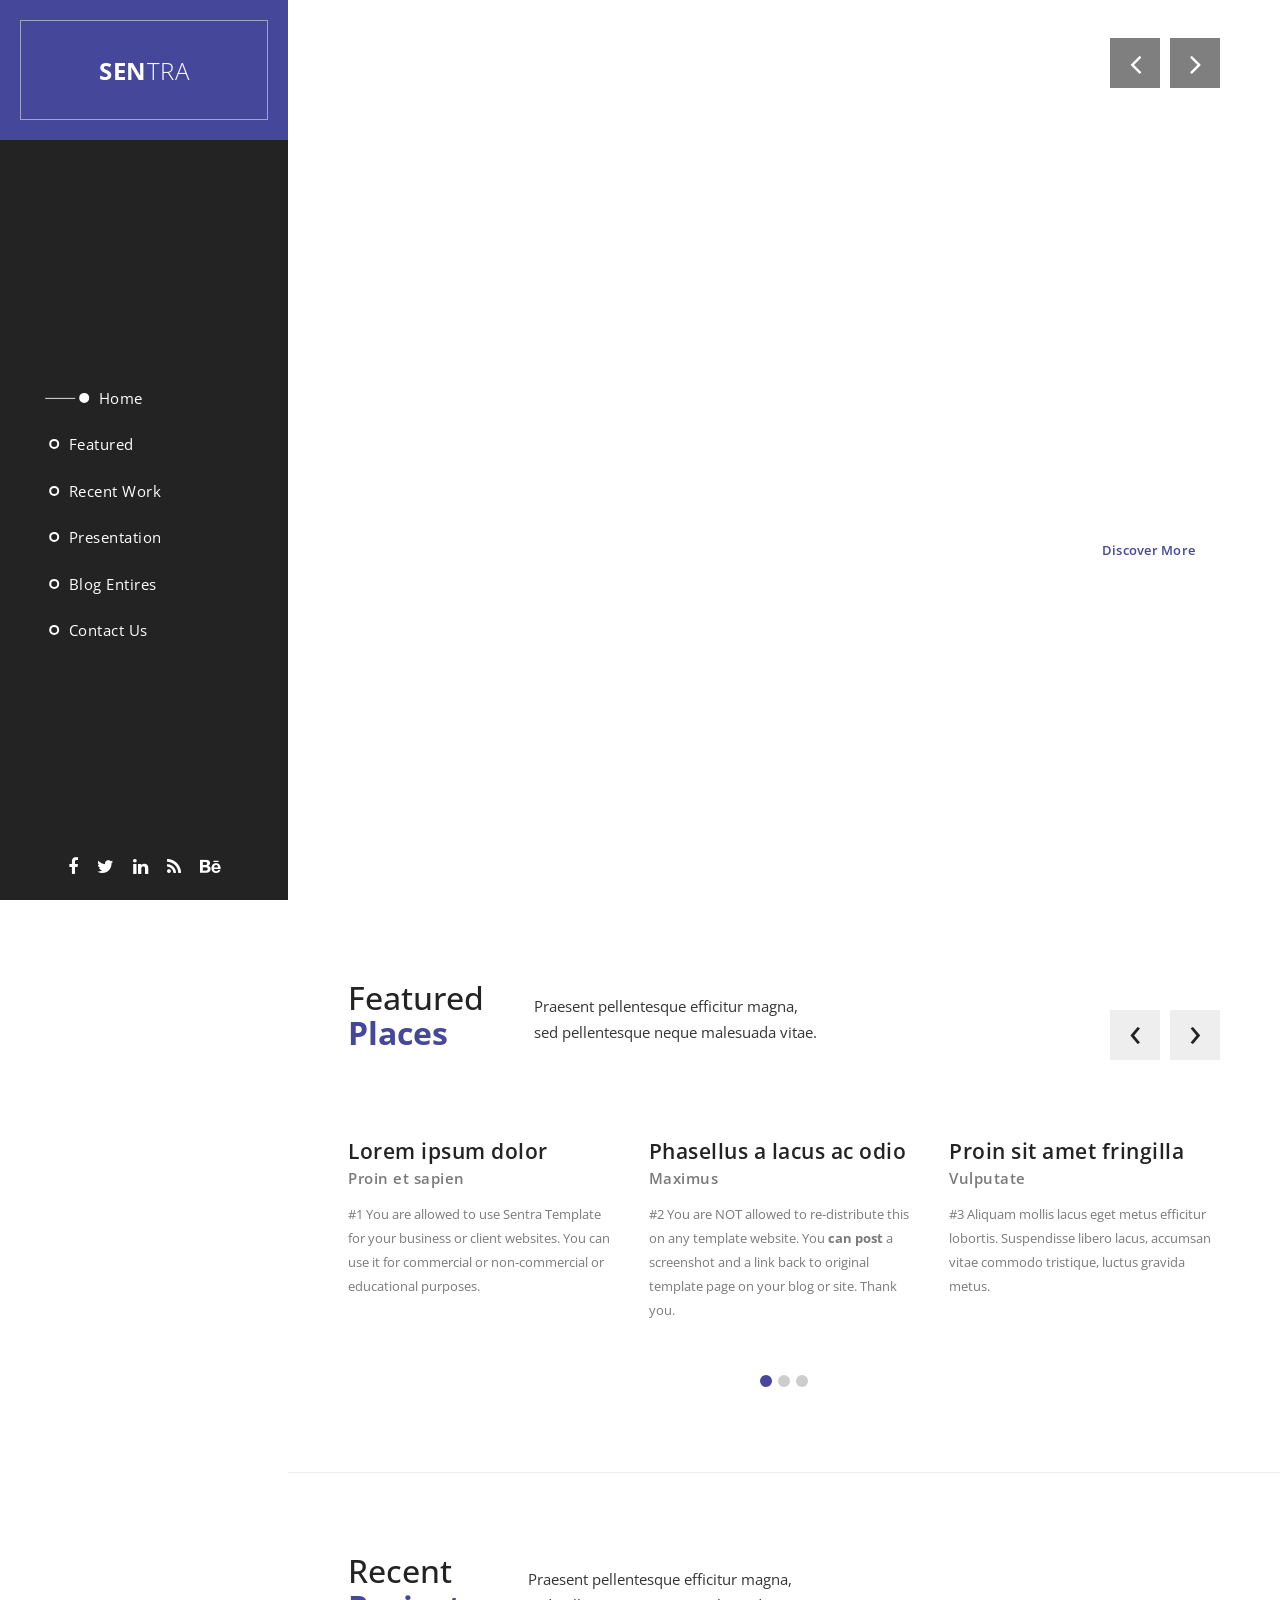
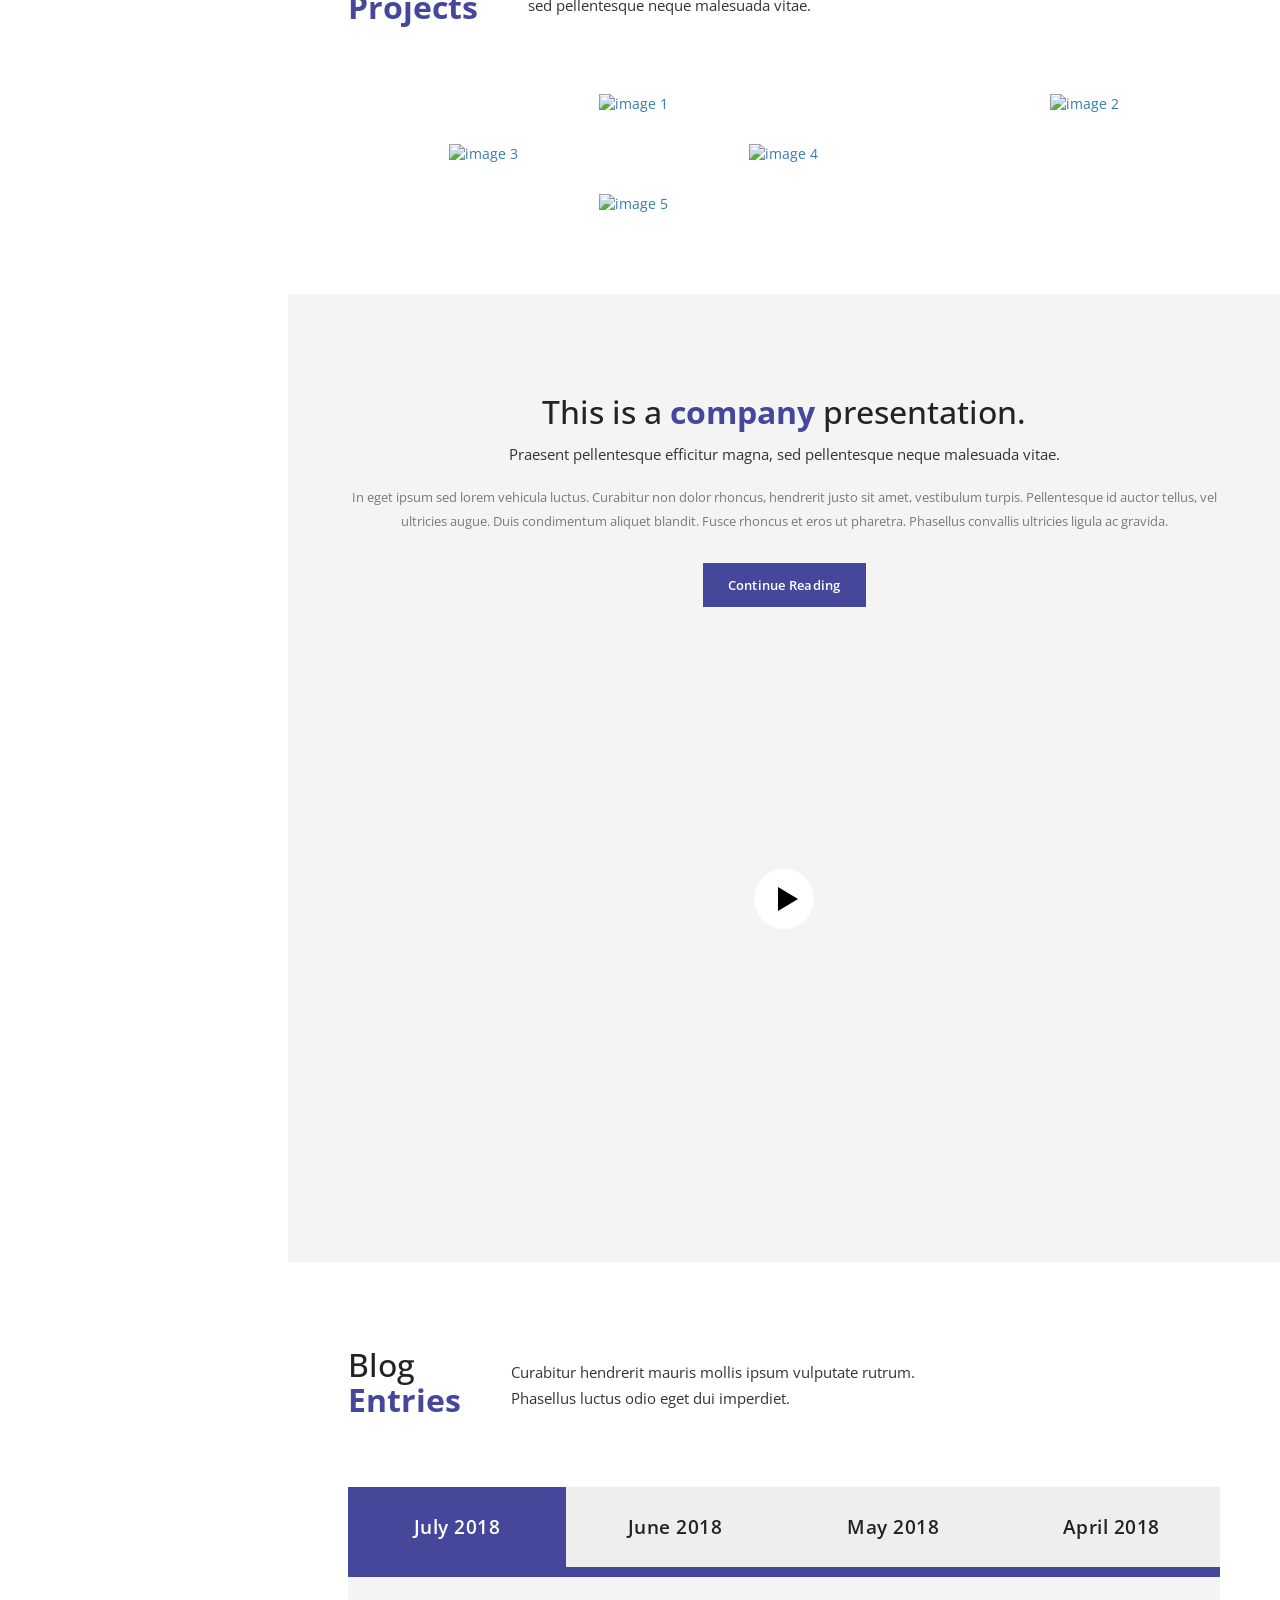
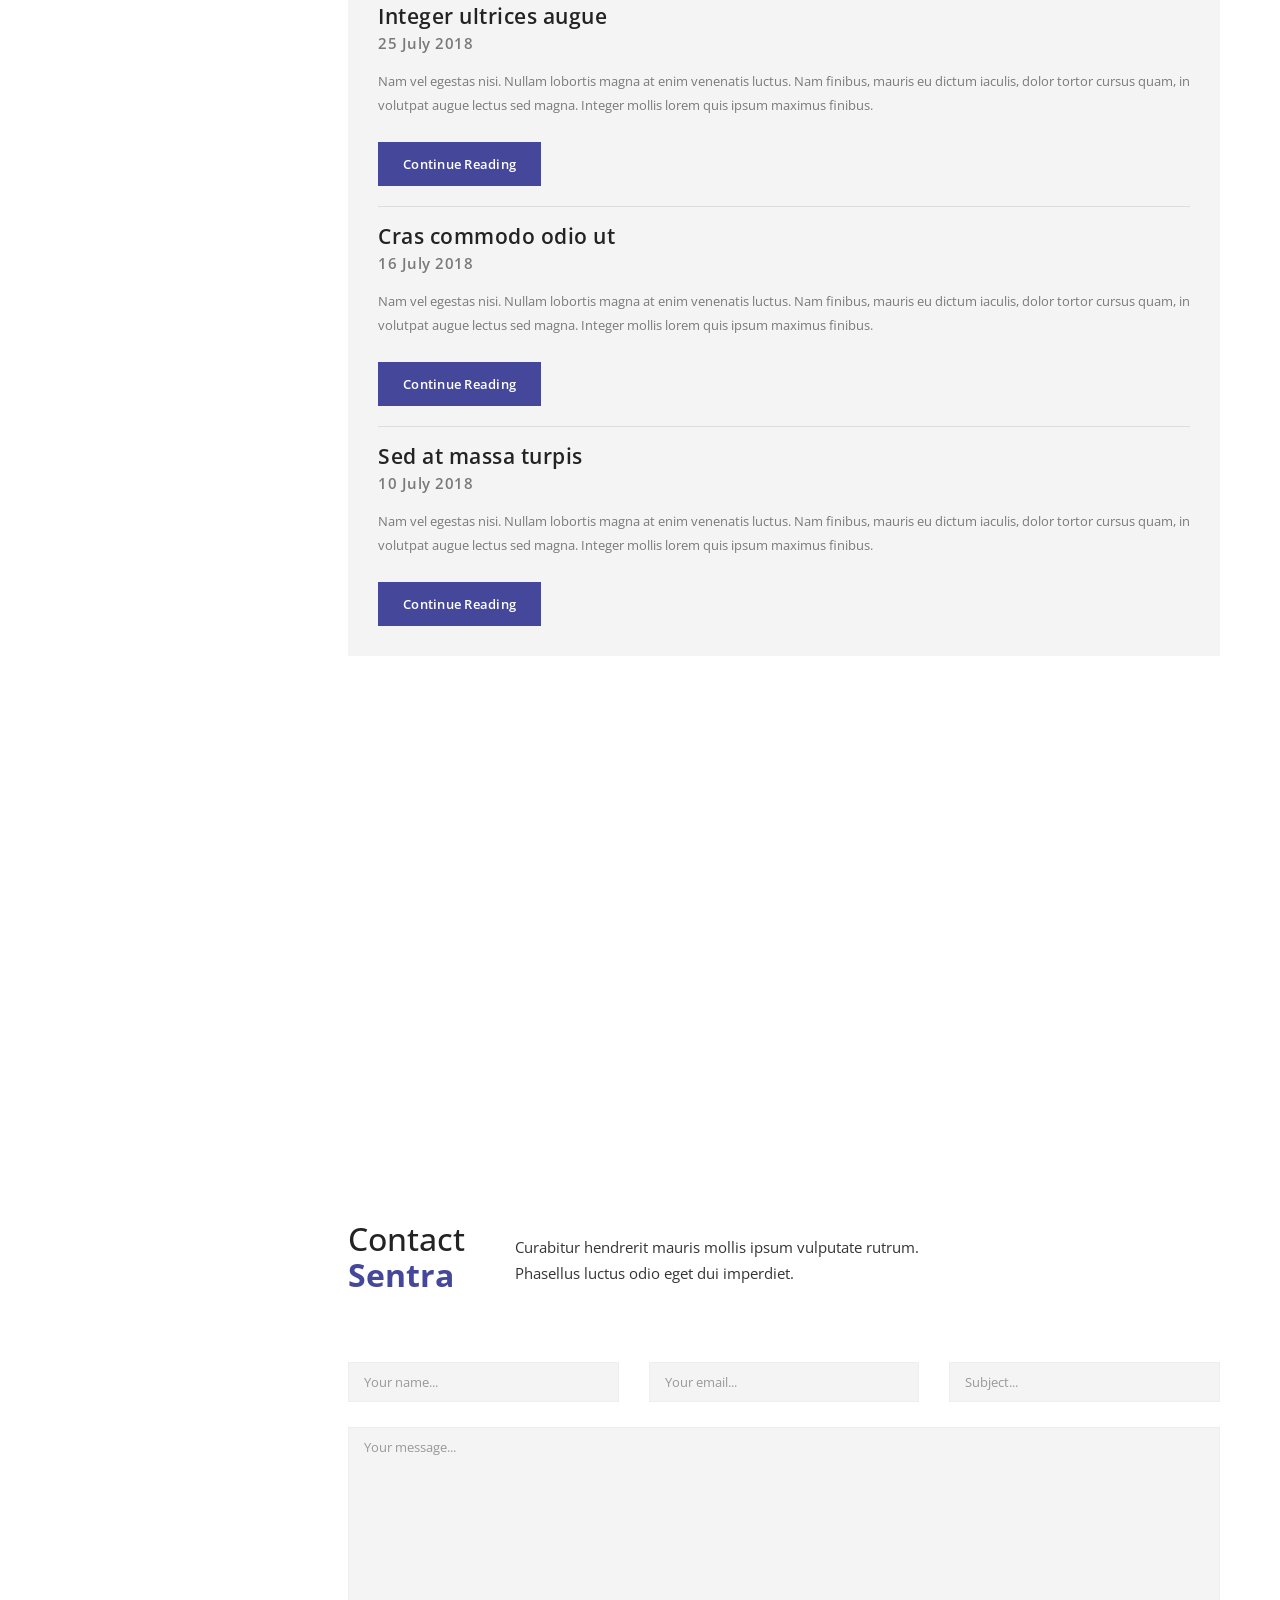
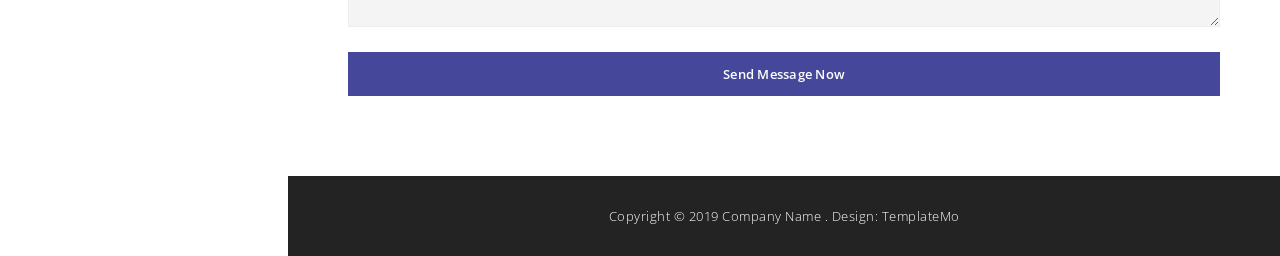
==== website_sentra/index.html @ cfd84efb "sentra" ====
<!DOCTYPE html>
<html>
    <head>
        <meta charset="utf-8">
        <meta http-equiv="X-UA-Compatible" content="IE=edge,chrome=1">
        <title>Sentra - Free Bootstrap Theme</title>
        
<!-- 

Sentra Template

https://templatemo.com/tm-518-sentra

-->
        <meta name="description" content="">
        <meta name="viewport" content="width=device-width, initial-scale=1">
        <link rel="apple-touch-icon" href="apple-touch-icon.png">

        <link rel="stylesheet" href="css/bootstrap.min.css">
        <link rel="stylesheet" href="css/bootstrap-theme.min.css">
        <link rel="stylesheet" href="css/fontAwesome.css">
        <link rel="stylesheet" href="css/light-box.css">
        <link rel="stylesheet" href="css/owl-carousel.css">
        <link rel="stylesheet" href="css/templatemo-style.css">

        <link href="https://fonts.googleapis.com/css?family=Open+Sans:300,400,600,700,800" rel="stylesheet">

        <script src="js/vendor/modernizr-2.8.3-respond-1.4.2.min.js"></script>
    </head>

<body>



        <header class="nav-down responsive-nav hidden-lg hidden-md">
            <button type="button" id="nav-toggle" class="navbar-toggle" data-toggle="collapse" data-target="#main-nav">
                <span class="sr-only">Toggle navigation</span>
                <span class="icon-bar"></span>
                <span class="icon-bar"></span>
                <span class="icon-bar"></span>
            </button>
            <!--/.navbar-header-->
            <div id="main-nav" class="collapse navbar-collapse">
                <nav>
                    <ul class="nav navbar-nav">
                        <li><a href="#top">Home</a></li>
                        <li><a href="#featured">Featured</a></li>
                        <li><a href="#projects">Recent Projects</a></li>
                        <li><a href="#video">Presentation</a></li>
                        <li><a href="#blog">Blog Entries</a></li>
                        <li><a href="#contact">Contact Us</a></li>
                    </ul>
                </nav>
            </div>
        </header>

        <div class="sidebar-navigation hidde-sm hidden-xs">
            <div class="logo">
                <a href="#">Sen<em>tra</em></a>
            </div>
            <nav>
                <ul>
                    <li>
                        <a href="#top">
                            <span class="rect"></span>
                            <span class="circle"></span>
                            Home
                        </a>
                    </li>
                    <li>
                        <a href="#featured">
                            <span class="rect"></span>
                            <span class="circle"></span>
                            Featured
                        </a>
                    </li>
                    <li>
                        <a href="#projects">
                            <span class="rect"></span>
                            <span class="circle"></span>
                            Recent Work
                        </a>
                    </li>
                    <li>
                        <a href="#video">
                            <span class="rect"></span>
                            <span class="circle"></span>
                            Presentation
                        </a>
                    </li>
                    <li>
                        <a href="#blog">
                            <span class="rect"></span>
                            <span class="circle"></span>
                            Blog Entires
                        </a>
                    </li>
                    <li>
                        <a href="#contact">
                            <span class="rect"></span>
                            <span class="circle"></span>
                            Contact Us
                        </a>
                    </li>
                </ul>
            </nav>
            <ul class="social-icons">
                <li><a href="#"><i class="fa fa-facebook"></i></a></li>
                <li><a href="#"><i class="fa fa-twitter"></i></a></li>
                <li><a href="#"><i class="fa fa-linkedin"></i></a></li>
                <li><a href="#"><i class="fa fa-rss"></i></a></li>
                <li><a href="#"><i class="fa fa-behance"></i></a></li>
            </ul>
        </div>

        <div class="slider">
            <div class="Modern-Slider content-section" id="top">
                <!-- Item -->
                <div class="item item-1">
                    <div class="img-fill">
                    <div class="image"></div>
                    <div class="info">
                        <div>
                          <h1>Beautiful Template<br>Sentra</h1>
                          <p>Sentra is free Bootstrap CSS Template by templatemo website.<br>
                          	Please share our site link to your friends.</p>
                          <div class="white-button button">
                              <a href="#featured">Discover More</a>
                          </div>
                        </div>
                        </div>
                    </div>
                </div>
                <!-- // Item -->
                <!-- Item -->
                <div class="item item-2">
                    <div class="img-fill">
                        <div class="image"></div>
                        <div class="info">
                        <div>
                          <h1>Please tell <br>your friends</h1>
                          <p>Support templatemo by sharing a link to your friends.
							<br>Thank you for helping us.</p>
                          
                          <div class="white-button button">
                              <a href="#featured">Share More</a>
                          </div>
                        </div>
                        </div>
                    </div>
                </div>
                <!-- // Item -->
                <!-- Item -->
                <div class="item item-3">
                    <div class="img-fill">
                        <div class="image"></div>
                        <div class="info">
                        <div>
                          <h1>Suspendisse suscipit<br>nulla sed</h1>
                          <p>Vestibulum ante ipsum primis in faucibus orci luctus et ultrices <br>posuere cubilia Curae; Sed at massa turpis.</p>
                          
                          <div class="white-button button">
                              <a href="#featured">Learn More</a>
                          </div>
                        </div>
                        </div>
                    </div>
                </div>
                <!-- // Item -->
            </div>
        </div>


        <div class="page-content">
            <section id="featured" class="content-section">
                <div class="section-heading">
                    <h1>Featured<br><em>Places</em></h1>
                    <p>Praesent pellentesque efficitur magna, 
                    <br>sed pellentesque neque malesuada vitae.</p>
                </div>
                <div class="section-content">
                    <div class="owl-carousel owl-theme">
                        <div class="item">
                            <div class="image">
                                <img src="img/featured_1.jpg" alt="">
                                <div class="featured-button button">
                                    <a href="#projects">Continue Reading</a>
                                </div>
                            </div>
                            <div class="text-content">
                                <h4>Lorem ipsum dolor</h4>
                                <span>Proin et sapien</span>
                                <p>#1 You are allowed to use Sentra Template for your business or client websites. You can use it for commercial or non-commercial or educational purposes.</p>
                            </div>
                        </div>
                        <div class="item">
                            <div class="image">
                                <img src="img/featured_2.jpg" alt="">
                                <div class="featured-button button">
                                    <a href="#projects">Continue Reading</a>
                                </div>
                            </div>
                            <div class="text-content">
                                <h4>Phasellus a lacus ac odio</h4>
                                <span>Maximus</span>
                                <p>#2 You are NOT allowed to re-distribute this on any template website. You <strong>can post</strong> a screenshot and a link back to original template page on your blog or site. Thank you.</p>
                            </div>
                        </div>
                        <div class="item">
                            <div class="image">
                                <img src="img/featured_3.jpg" alt="">
                                <div class="featured-button button">
                                    <a href="#projects">Continue Reading</a>
                                </div>
                            </div>
                            <div class="text-content">
                                <h4>Proin sit amet fringilla</h4>
                                <span>Vulputate</span>
                                <p>#3 Aliquam mollis lacus eget metus efficitur lobortis. Suspendisse libero lacus, accumsan vitae commodo tristique, luctus gravida metus.</p>
                            </div>
                        </div>
                        <div class="item">
                            <div class="image">
                                <img src="img/featured_2.jpg" alt="">
                                <div class="featured-button button">
                                    <a href="#projects">Continue Reading</a>
                                </div>
                            </div>
                            <div class="text-content">
                                <h4>In volutpat augue lectus</h4>
                                <span>Elementum</span>
                                <p>#4 Aliquam mollis lacus eget metus efficitur lobortis. Suspendisse libero lacus, accumsan vitae commodo tristique, luctus gravida metus.</p>
                            </div>
                        </div>
                        <div class="item">
                            <div class="image">
                                <img src="img/featured_1.jpg" alt="">
                                <div class="featured-button button">
                                    <a href="#projects">Continue Reading</a>
                                </div>
                            </div>
                            <div class="text-content">
                                <h4>Cras commodo odio</h4>
                                <span>Aliquam</span>
                                <p>#5 Mauris lacinia pretium libero, ut tincidunt lacus molestie ornare. Phasellus a facilisis erat. Praesent eleifend nibh mauris, quis sodales lorem convallis pulvinar.</p>
                            </div>
                        </div>
                        <div class="item">
                            <div class="image">
                                <img src="img/featured_3.jpg" alt="">
                                <div class="featured-button button">
                                    <a href="#projects">Continue Reading</a>
                                </div>
                            </div>
                            <div class="text-content">
                                <h4>Sed at massa turpis</h4>
                                <span>Curabitur</span>
                                <p>#6 Vestibulum tincidunt ornare ligula vel molestie. Curabitur hendrerit mauris mollis ipsum vulputate rutrum. Phasellus luctus odio eget dui imperdiet.</p>
                            </div>
                        </div>
                        <div class="item">
                            <div class="image">
                                <img src="img/featured_2.jpg" alt="">
                                <div class="featured-button button">
                                    <a href="#projects">Continue Reading</a>
                                </div>
                            </div>
                            <div class="text-content">
                                <h4>Aliquam mollis lacus</h4>
                                <span>Suspendisse</span>
                                <p>#7 Suspendisse suscipit nulla sed nisl fermentum, auctor suscipit nunc rhoncus. Proin faucibus metus diam, nec hendrerit purus pharetra in.</p>
                            </div>
                        </div>
                        <div class="item">
                            <div class="image">
                                <img src="img/featured_1.jpg" alt="">
                                <div class="featured-button button">
                                    <a href="#projects">Continue Reading</a>
                                </div>
                            </div>
                            <div class="text-content">
                                <h4>Mauris lacinia pretium</h4>
                                <span>Vestibulum</span>
                                <p>#8 Suspendisse suscipit nulla sed nisl fermentum, auctor suscipit nunc rhoncus. Proin faucibus metus diam, nec hendrerit purus pharetra in.</p>
                            </div>
                        </div>
                        <div class="item">
                            <div class="image">
                                <img src="img/featured_3.jpg" alt="">
                                <div class="featured-button button">
                                    <a href="#projects">Continue Reading</a>
                                </div>
                            </div>
                            <div class="text-content">
                                <h4>Proin sit amet fringilla erat</h4>
                                <span>Convallis</span>
                                <p>#9 Suspendisse suscipit nulla sed nisl fermentum, auctor suscipit nunc rhoncus. Proin faucibus metus diam, nec hendrerit purus pharetra in.</p>
                            </div>
                        </div>
                    </div>
                </div>
            </section>
            <section id="projects" class="content-section">
                <div class="section-heading">
                    <h1>Recent<br><em>Projects</em></h1>
                    <p>Praesent pellentesque efficitur magna, 
                    <br>sed pellentesque neque malesuada vitae.</p>
                </div>
                <div class="section-content">
                    <div class="masonry">
                        <div class="row">
                            <div class="item">
                                <div class="col-md-8">
                                    <a href="img/portfolio_big_1.jpg" data-lightbox="image"><img src="img/portfolio_1.jpg" alt="image 1"></a>
                                </div>
                            </div>
                            <div class="item second-item">
                                <div class="col-md-4">
                                    <a href="img/portfolio_big_2.jpg" data-lightbox="image"><img src="img/portfolio_2.jpg" alt="image 2"></a>
                                </div>
                            </div>
                            <div class="item">
                                <div class="col-md-4">
                                    <a href="img/portfolio_big_3.jpg" data-lightbox="image"><img src="img/portfolio_3.jpg" alt="image 3"></a>
                                </div>
                            </div>
                            <div class="item">
                                <div class="col-md-4">
                                    <a href="img/portfolio_big_4.jpg" data-lightbox="image"><img src="img/portfolio_4.jpg" alt="image 4"></a>
                                </div>
                            </div>
                            <div class="item">
                                <div class="col-md-8">
                                    <a href="img/portfolio_big_5.jpg" data-lightbox="image"><img src="img/portfolio_5.jpg" alt="image 5"></a>
                                </div>
                            </div>
                        </div>
                    </div>
                </div>            
            </section>
            <section id="video" class="content-section">
                <div class="row">
                    <div class="col-md-12">
                        <div class="section-heading">
                            <h1>This is a <em>company</em> presentation.</h1>
                            <p>Praesent pellentesque efficitur magna, sed pellentesque neque malesuada vitae.</p>
                        </div>
                        <div class="text-content">
                            <p>In eget ipsum sed lorem vehicula luctus. Curabitur non dolor rhoncus, hendrerit justo sit amet, vestibulum turpis. Pellentesque id auctor tellus, vel ultricies augue. Duis condimentum aliquet blandit. Fusce rhoncus et eros ut pharetra. Phasellus convallis ultricies ligula ac gravida.</p>
                        </div>
                        <div class="accent-button button">
                            <a href="#blog">Continue Reading</a>
                        </div>
                    </div>
                    <div class="col-md-12">
                        <div class="box-video">
                            <div class="bg-video" style="background-image: url(https://unsplash.imgix.net/photo-1425036458755-dc303a604201?fit=crop&fm=jpg&q=75&w=1000);">
                                <div class="bt-play">Play</div>
                            </div>
                            <div class="video-container">
                                <iframe width="100%" height="520" src="https://www.youtube.com/embed/j-_7Ub-Zkow?rel=0&amp;showinfo=0" frameborder="0" allowfullscreen="allowfullscreen"></iframe>
                            </div>
                        </div>
                    </div>
                </div>
            </section>
            <section id="blog" class="content-section">
                <div class="section-heading">
                    <h1>Blog<br><em>Entries</em></h1>
                    <p>Curabitur hendrerit mauris mollis ipsum vulputate rutrum. 
                    <br>Phasellus luctus odio eget dui imperdiet.</p>
                </div>
                <div class="section-content">
                    <div class="tabs-content">
                        <div class="wrapper">
                            <ul class="tabs clearfix" data-tabgroup="first-tab-group">
                              <li><a href="#tab1" class="active">July 2018</a></li>
                              <li><a href="#tab2">June 2018</a></li>
                              <li><a href="#tab3">May 2018</a></li>
                              <li><a href="#tab4">April 2018</a></li>
                            </ul>
                            <section id="first-tab-group" class="tabgroup">
                                <div id="tab1">
                                    <ul>
                                        <li>
                                            <div class="item">
                                                <img src="img/blog_1.jpg" alt="">
                                                <div class="text-content">
                                                    <h4>Integer ultrices augue</h4>
                                                    <span>25 July 2018</span>
                                                    <p>Nam vel egestas nisi. Nullam lobortis magna at enim venenatis luctus. Nam finibus, mauris eu dictum iaculis, dolor tortor cursus quam, in volutpat augue lectus sed magna. Integer mollis lorem quis ipsum maximus finibus.</p>
                                                    
                                                    <div class="accent-button button">
                                                        <a href="#contact">Continue Reading</a>
                                                    </div>
                                                </div>
                                            </div>
                                        </li>
                                        <li>
                                            <div class="item">
                                                <img src="img/blog_2.jpg" alt="">
                                                <div class="text-content">
                                                    <h4>Cras commodo odio ut</h4>
                                                    <span>16 July 2018</span>
                                                    <p>Nam vel egestas nisi. Nullam lobortis magna at enim venenatis luctus. Nam finibus, mauris eu dictum iaculis, dolor tortor cursus quam, in volutpat augue lectus sed magna. Integer mollis lorem quis ipsum maximus finibus.</p>
                                                    
                                                    <div class="accent-button button">
                                                        <a href="#contact">Continue Reading</a>
                                                    </div>
                                                </div>
                                            </div>
                                        </li>
                                        <li>
                                            <div class="item">
                                                <img src="img/blog_3.jpg" alt="">
                                                <div class="text-content">
                                                    <h4>Sed at massa turpis</h4>
                                                    <span>10 July 2018</span>
                                                    <p>Nam vel egestas nisi. Nullam lobortis magna at enim venenatis luctus. Nam finibus, mauris eu dictum iaculis, dolor tortor cursus quam, in volutpat augue lectus sed magna. Integer mollis lorem quis ipsum maximus finibus.</p>
                                                    
                                                    <div class="accent-button button">
                                                        <a href="#contact">Continue Reading</a>
                                                    </div>
                                                </div>
                                            </div>
                                        </li>
                                    </ul>
                                </div>
                                <div id="tab2">
                                    <ul>
                                        <li>
                                            <div class="item">
                                                <img src="img/blog_3.jpg" alt="">
                                                <div class="text-content">
                                                    <h4>Sed at massa turpis</h4>
                                                    <span>30 June 2018</span>
                                                    <p>Nam vel egestas nisi. Nullam lobortis magna at enim venenatis luctus. Nam finibus, mauris eu dictum iaculis, dolor tortor cursus quam, in volutpat augue lectus sed magna. Integer mollis lorem quis ipsum maximus finibus.</p>
                                                    
                                                    <div class="accent-button button">
                                                        <a href="#contact">Continue Reading</a>
                                                    </div>
                                                </div>
                                            </div>
                                        </li>
                                        <li>
                                            <div class="item">
                                                <img src="img/blog_1.jpg" alt="">
                                                <div class="text-content">
                                                    <h4>Lorem ipsum dolor sit</h4>
                                                    <span>24 June 2018</span>
                                                    <p>Nam vel egestas nisi. Nullam lobortis magna at enim venenatis luctus. Nam finibus, mauris eu dictum iaculis, dolor tortor cursus quam, in volutpat augue lectus sed magna. Integer mollis lorem quis ipsum maximus finibus.</p>
                                                    
                                                    <div class="accent-button button">
                                                        <a href="#contact">Continue Reading</a>
                                                    </div>
                                                </div>
                                            </div>
                                        </li>
                                        <li>
                                            <div class="item">
                                                <img src="img/blog_2.jpg" alt="">
                                                <div class="text-content">
                                                    <h4>Cras commodo odio ut</h4>
                                                    <span>12 June 2018</span>
                                                    <p>Nam vel egestas nisi. Nullam lobortis magna at enim venenatis luctus. Nam finibus, mauris eu dictum iaculis, dolor tortor cursus quam, in volutpat augue lectus sed magna. Integer mollis lorem quis ipsum maximus finibus.</p>
                                                    
                                                    <div class="accent-button button">
                                                        <a href="#contact">Continue Reading</a>
                                                    </div>
                                                </div>
                                            </div>
                                        </li>
                                    </ul>
                                </div>
                                <div id="tab3">
                                    <ul>
                                        <li>
                                            <div class="item">
                                                <img src="img/blog_2.jpg" alt="">
                                                <div class="text-content">
                                                    <h4>Cras commodo odio ut</h4>
                                                    <span>26 May 2018</span>
                                                    <p>Nam vel egestas nisi. Nullam lobortis magna at enim venenatis luctus. Nam finibus, mauris eu dictum iaculis, dolor tortor cursus quam, in volutpat augue lectus sed magna. Integer mollis lorem quis ipsum maximus finibus.</p>
                                                    
                                                    <div class="accent-button button">
                                                        <a href="#contact">Continue Reading</a>
                                                    </div>
                                                </div>
                                            </div>
                                        </li>
                                        <li>
                                            <div class="item">
                                                <img src="img/blog_1.jpg" alt="">
                                                <div class="text-content">
                                                    <h4>Lorem ipsum dolor sit</h4>
                                                    <span>22 May 2018</span>
                                                    <p>Nam vel egestas nisi. Nullam lobortis magna at enim venenatis luctus. Nam finibus, mauris eu dictum iaculis, dolor tortor cursus quam, in volutpat augue lectus sed magna. Integer mollis lorem quis ipsum maximus finibus.</p>
                                                    
                                                    <div class="accent-button button">
                                                        <a href="#contact">Continue Reading</a>
                                                    </div>
                                                </div>
                                            </div>
                                        </li>
                                        <li>
                                            <div class="item">
                                                <img src="img/blog_3.jpg" alt="">
                                                <div class="text-content">
                                                    <h4>Integer ultrices augue</h4>
                                                    <span>8 May 2018</span>
                                                    <p>Nam vel egestas nisi. Nullam lobortis magna at enim venenatis luctus. Nam finibus, mauris eu dictum iaculis, dolor tortor cursus quam, in volutpat augue lectus sed magna. Integer mollis lorem quis ipsum maximus finibus.</p>
                                                    
                                                    <div class="accent-button button">
                                                        <a href="#contact">Continue Reading</a>
                                                    </div>
                                                </div>
                                            </div>
                                        </li>
                                    </ul>
                                </div>
                                <div id="tab4">
                                    <ul>
                                        <li>
                                            <div class="item">
                                                <img src="img/blog_1.jpg" alt="">
                                                <div class="text-content">
                                                    <h4>Lorem ipsum dolor sit</h4>
                                                    <span>26 April 2018</span>
                                                    <p>Nam vel egestas nisi. Nullam lobortis magna at enim venenatis luctus. Nam finibus, mauris eu dictum iaculis, dolor tortor cursus quam, in volutpat augue lectus sed magna. Integer mollis lorem quis ipsum maximus finibus.</p>
                                                    
                                                    <div class="accent-button button">
                                                        <a href="#contact">Continue Reading</a>
                                                    </div>
                                                </div>
                                            </div>
                                        </li>                                
                                        <li>
                                            <div class="item">
                                                <img src="img/blog_3.jpg" alt="">
                                                <div class="text-content">
                                                    <h4>Integer ultrices augue eu</h4>
                                                    <span>24 April 2018</span>
                                                    <p>Nam vel egestas nisi. Nullam lobortis magna at enim venenatis luctus. Nam finibus, mauris eu dictum iaculis, dolor tortor cursus quam, in volutpat augue lectus sed magna. Integer mollis lorem quis ipsum maximus finibus.</p>
                                                    
                                                    <div class="accent-button button">
                                                        <a href="#contact">Continue Reading</a>
                                                    </div>
                                                </div>
                                            </div>
                                        </li>
                                        <li>
                                            <div class="item">
                                                <img src="img/blog_2.jpg" alt="">
                                                <div class="text-content">
                                                    <h4>Cras commodo odio ut</h4>
                                                    <span>20 April 2018</span>
                                                    <p>Nam vel egestas nisi. Nullam lobortis magna at enim venenatis luctus. Nam finibus, mauris eu dictum iaculis, dolor tortor cursus quam, in volutpat augue lectus sed magna. Integer mollis lorem quis ipsum maximus finibus.</p>
                                                    
                                                    <div class="accent-button button">
                                                        <a href="#contact">Continue Reading</a>
                                                    </div>
                                                </div>
                                            </div>
                                        </li>
                                    </ul>
                                </div>
                            </section> 
                        </div>
                    </div>
                </div>
            </section>
            <section id="contact" class="content-section">
                <div id="map">
                
                	<!-- How to change your own map point
                           1. Go to Google Maps
                           2. Click on your location point
                           3. Click "Share" and choose "Embed map" tab
                           4. Copy only URL and paste it within the src="" field below
                    -->
                    <iframe src="https://www.google.com/maps/embed?pb=!1m18!1m12!1m3!1d1197183.8373802372!2d-1.9415093691103689!3d6.781986417238027!2m3!1f0!2f0!3f0!3m2!1i1024!2i768!4f13.1!3m3!1m2!1s0xfdb96f349e85efd%3A0xb8d1e0b88af1f0f5!2sKumasi+Central+Market!5e0!3m2!1sen!2sth!4v1532967884907" width="100%" height="400px" frameborder="0" style="border:0" allowfullscreen></iframe>
                </div>
                <div id="contact-content">
                    <div class="section-heading">
                        <h1>Contact<br><em>Sentra</em></h1>
                        <p>Curabitur hendrerit mauris mollis ipsum vulputate rutrum. 
                        <br>Phasellus luctus odio eget dui imperdiet.</p>
                        
                    </div>
                    <div class="section-content">
                        <form id="contact" action="#" method="post">
                            <div class="row">
                                <div class="col-md-4">
                                  <fieldset>
                                    <input name="name" type="text" class="form-control" id="name" placeholder="Your name..." required="">
                                  </fieldset>
                                </div>
                                <div class="col-md-4">
                                  <fieldset>
                                    <input name="email" type="email" class="form-control" id="email" placeholder="Your email..." required="">
                                  </fieldset>
                                </div>
                                 <div class="col-md-4">
                                  <fieldset>
                                    <input name="subject" type="text" class="form-control" id="subject" placeholder="Subject..." required="">
                                  </fieldset>
                                </div>
                                <div class="col-md-12">
                                  <fieldset>
                                    <textarea name="message" rows="6" class="form-control" id="message" placeholder="Your message..." required=""></textarea>
                                  </fieldset>
                                </div>
                                <div class="col-md-12">
                                  <fieldset>
                                    <button type="submit" id="form-submit" class="btn">Send Message Now</button>
                                  </fieldset>
                                </div>
                            </div>
                        </form>
                    </div>
                </div>
            </section>
            <section class="footer">
                <p>Copyright &copy; 2019 Company Name 
                
                . Design: TemplateMo</p>
            </section>
        </div>

    <script src="https://ajax.googleapis.com/ajax/libs/jquery/1.11.2/jquery.min.js"></script>
    <script>window.jQuery || document.write('<script src="js/vendor/jquery-1.11.2.min.js"><\/script>')</script>

    <script src="js/vendor/bootstrap.min.js"></script>
    
    <script src="js/plugins.js"></script>
    <script src="js/main.js"></script>

    <script>
        // Hide Header on on scroll down
        var didScroll;
        var lastScrollTop = 0;
        var delta = 5;
        var navbarHeight = $('header').outerHeight();

        $(window).scroll(function(event){
            didScroll = true;
        });

        setInterval(function() {
            if (didScroll) {
                hasScrolled();
                didScroll = false;
            }
        }, 250);

        function hasScrolled() {
            var st = $(this).scrollTop();
            
            // Make sure they scroll more than delta
            if(Math.abs(lastScrollTop - st) <= delta)
                return;
            
            // If they scrolled down and are past the navbar, add class .nav-up.
            // This is necessary so you never see what is "behind" the navbar.
            if (st > lastScrollTop && st > navbarHeight){
                // Scroll Down
                $('header').removeClass('nav-down').addClass('nav-up');
            } else {
                // Scroll Up
                if(st + $(window).height() < $(document).height()) {
                    $('header').removeClass('nav-up').addClass('nav-down');
                }
            }
            
            lastScrollTop = st;
        }
    </script>

    <script src="http://ajax.googleapis.com/ajax/libs/jquery/1.10.2/jquery.min.js" type="text/javascript"></script>

</body>
</html>
---- website_sentra/css/light-box.css ----
/* LIGHT BOX */

body:after {
  content: url(../img/close.png) url(../img/loading.gif) url(../img/prev.png) url(../img/next.png);
  display: none;
}

body.lb-disable-scrolling {
  overflow: hidden;
}

.lightboxOverlay {
  position: absolute;
  top: 0;
  left: 0;
  z-index: 99999;
  background-color: black;
  filter: progid:DXImageTransform.Microsoft.Alpha(Opacity=80);
  opacity: 0.8;
  display: none;
}

.lightbox {
  position: absolute;
  margin-top: 0%;
  left: 0;
  width: 100%;
  z-index: 100000;
  text-align: center;
  line-height: 0;
  font-weight: normal;
}

.lightbox .lb-image {
  display: block;
  height: auto;
  max-width: inherit;
  max-height: none;
  border-radius: 5px;

  /* Image border */
  border: 10px solid white;
}

.lightbox a img {
  border: none;
}

.lb-outerContainer {
  position: relative;
  *zoom: 1;
  width: 250px;
  height: 250px;
  margin: 0 auto;
  border-radius: 4px;

  /* Background color behind image.
     This is visible during transitions. */
  background-color: white;
}

.lb-outerContainer:after {
  content: "";
  display: table;
  clear: both;
}

.lb-loader {
  position: absolute;
  top: 43%;
  left: 0;
  height: 25%;
  width: 100%;
  text-align: center;
  line-height: 0;
}

.lb-cancel {
  display: block;
  width: 32px;
  height: 32px;
  margin: 0 auto;
  background: url(../img/loading.gif) no-repeat;
}

.lb-nav {
  position: absolute;
  top: 0;
  left: 0;
  height: 100%;
  width: 100%;
  z-index: 10;
}

.lb-container > .nav {
  left: 0;
}

.lb-nav a {
  outline: none;
  background-image: url('[data-uri]');
}

.lb-prev, .lb-next {
  height: 100%;
  cursor: pointer;
  display: block;
}

.lb-nav a.lb-prev {
  width: 34%;
  left: 0;
  float: left;
  background: url(../img/prev.png) left 48% no-repeat;
  filter: progid:DXImageTransform.Microsoft.Alpha(Opacity=0);
  opacity: 0;
  -webkit-transition: opacity 0.6s;
  -moz-transition: opacity 0.6s;
  -o-transition: opacity 0.6s;
  transition: opacity 0.6s;
}

.lb-nav a.lb-prev:hover {
  filter: progid:DXImageTransform.Microsoft.Alpha(Opacity=100);
  opacity: 1;
}

.lb-nav a.lb-next {
  width: 64%;
  right: 0;
  float: right;
  background: url(../img/next.png) right 48% no-repeat;
  filter: progid:DXImageTransform.Microsoft.Alpha(Opacity=0);
  opacity: 0;
  -webkit-transition: opacity 0.6s;
  -moz-transition: opacity 0.6s;
  -o-transition: opacity 0.6s;
  transition: opacity 0.6s;
}

.lb-nav a.lb-next:hover {
  filter: progid:DXImageTransform.Microsoft.Alpha(Opacity=100);
  opacity: 1;
}

.lb-dataContainer {
  margin: 0 auto;
  padding-top: 5px;
  *zoom: 1;
  width: 100%;
  -moz-border-radius-bottomleft: 4px;
  -webkit-border-bottom-left-radius: 4px;
  border-bottom-left-radius: 4px;
  -moz-border-radius-bottomright: 4px;
  -webkit-border-bottom-right-radius: 4px;
  border-bottom-right-radius: 4px;
}

.lb-dataContainer:after {
  content: "";
  display: table;
  clear: both;
}

.lb-data {
  padding: 0 4px;
  color: #ccc;
}

.lb-data .lb-details {
  width: 85%;
  float: left;
  text-align: left;
  line-height: 1.1em;
}

.lb-data .lb-caption {
  font-size: 13px;
  font-weight: bold;
  line-height: 1em;
}

.lb-data .lb-caption a {
  color: #4ae;
}

.lb-data .lb-number {
  margin-top: 15px;
  display: block;
  clear: left;
  padding-bottom: 1em;
  font-size: 13px;
  color: #999999;
}

.lb-data .lb-close {
  display: block;
  float: right;
  width: 30px;
  height: 30px;
  background: url(../img/close.png) top right no-repeat;
  text-align: right;
  outline: none;
  filter: progid:DXImageTransform.Microsoft.Alpha(Opacity=70);
  opacity: 0.7;
  -webkit-transition: opacity 0.2s;
  -moz-transition: opacity 0.2s;
  -o-transition: opacity 0.2s;
  transition: opacity 0.2s;
}

.lb-data .lb-close:hover {
  cursor: pointer;
  filter: progid:DXImageTransform.Microsoft.Alpha(Opacity=100);
  opacity: 1;
}
---- website_sentra/css/owl-carousel.css ----
/**
 * Owl Carousel v2.3.1
 * Copyright 2013-2018 David Deutsch
 * Licensed under: SEE LICENSE IN https://github.com/OwlCarousel2/OwlCarousel2/blob/master/LICENSE
 */
/*
 *  Owl Carousel - Core
 */
.owl-carousel {
  display: none;
  width: 100%;
  -webkit-tap-highlight-color: transparent;
  /* position relative and z-index fix webkit rendering fonts issue */
  position: relative;
  z-index: 1; }
  .owl-carousel .owl-stage {
    position: relative;
    -ms-touch-action: pan-Y;
    touch-action: manipulation;
    -moz-backface-visibility: hidden;
    /* fix firefox animation glitch */ }
  .owl-carousel .owl-stage:after {
    content: ".";
    display: block;
    clear: both;
    visibility: hidden;
    line-height: 0;
    height: 0; }
  .owl-carousel .owl-stage-outer {
    position: relative;
    overflow: hidden;
    /* fix for flashing background */
    -webkit-transform: translate3d(0px, 0px, 0px); }
  .owl-carousel .owl-wrapper,
  .owl-carousel .owl-item {
    -webkit-backface-visibility: hidden;
    -moz-backface-visibility: hidden;
    -ms-backface-visibility: hidden;
    -webkit-transform: translate3d(0, 0, 0);
    -moz-transform: translate3d(0, 0, 0);
    -ms-transform: translate3d(0, 0, 0); }
  .owl-carousel .owl-item {
    position: relative;
    min-height: 1px;
    float: left;
    -webkit-backface-visibility: hidden;
    -webkit-tap-highlight-color: transparent;
    -webkit-touch-callout: none; }
  .owl-carousel .owl-item img {
    display: block;
    width: 100%; }
  .owl-carousel .owl-nav.disabled,
  .owl-carousel .owl-dots.disabled {
    display: none; }
  .owl-carousel .owl-nav .owl-prev,
  .owl-carousel .owl-nav .owl-next,
  .owl-carousel .owl-dot {
    cursor: pointer;
    cursor: hand;
    -webkit-user-select: none;
    -khtml-user-select: none;
    -moz-user-select: none;
    -ms-user-select: none;
    user-select: none; }
  .owl-carousel .owl-nav button.owl-prev,
  .owl-carousel .owl-nav button.owl-next,
  .owl-carousel button.owl-dot {
    background: none;
    color: inherit;
    border: none;
    padding: 0 !important;
    font: inherit; }
  .owl-carousel.owl-loaded {
    display: block; }
  .owl-carousel.owl-loading {
    opacity: 0;
    display: block; }
  .owl-carousel.owl-hidden {
    opacity: 0; }
  .owl-carousel.owl-refresh .owl-item {
    visibility: hidden; }
  .owl-carousel.owl-drag .owl-item {
    -ms-touch-action: none;
        touch-action: none;
    -webkit-user-select: none;
    -moz-user-select: none;
    -ms-user-select: none;
    user-select: none; }
  .owl-carousel.owl-grab {
    cursor: move;
    cursor: grab; }
  .owl-carousel.owl-rtl {
    direction: rtl; }
  .owl-carousel.owl-rtl .owl-item {
    float: right; }

/* No Js */
.no-js .owl-carousel {
  display: block; }

/*
 *  Owl Carousel - Animate Plugin
 */
.owl-carousel .animated {
  animation-duration: 1000ms;
  animation-fill-mode: both; }

.owl-carousel .owl-animated-in {
  z-index: 0; }

.owl-carousel .owl-animated-out {
  z-index: 1; }

.owl-carousel .fadeOut {
  animation-name: fadeOut; }

@keyframes fadeOut {
  0% {
    opacity: 1; }
  100% {
    opacity: 0; } }

/*
 * 	Owl Carousel - Auto Height Plugin
 */
.owl-height {
  transition: height 500ms ease-in-out; }

/*
 * 	Owl Carousel - Lazy Load Plugin
 */
.owl-carousel .owl-item .owl-lazy {
  opacity: 0;
  transition: opacity 400ms ease; }

.owl-carousel .owl-item img.owl-lazy {
  transform-style: preserve-3d; }

/*
 * 	Owl Carousel - Video Plugin
 */
.owl-carousel .owl-video-wrapper {
  position: relative;
  height: 100%;
  background: #000; }

.owl-carousel .owl-video-play-icon {
  position: absolute;
  height: 80px;
  width: 80px;
  left: 50%;
  top: 50%;
  margin-left: -40px;
  margin-top: -40px;
  background: url("owl.video.play.png") no-repeat;
  cursor: pointer;
  z-index: 1;
  -webkit-backface-visibility: hidden;
  transition: transform 100ms ease; }

.owl-carousel .owl-video-play-icon:hover {
  -ms-transform: scale(1.3, 1.3);
      transform: scale(1.3, 1.3); }

.owl-carousel .owl-video-playing .owl-video-tn,
.owl-carousel .owl-video-playing .owl-video-play-icon {
  display: none; }

.owl-carousel .owl-video-tn {
  opacity: 0;
  height: 100%;
  background-position: center center;
  background-repeat: no-repeat;
  background-size: contain;
  transition: opacity 400ms ease; }

.owl-carousel .owl-video-frame {
  position: relative;
  z-index: 1;
  height: 100%;
  width: 100%; }
---- website_sentra/css/templatemo-style.css ----
/* 

Sentra Template

https://templatemo.com/tm-518-sentra

*/

body {
  font-family: 'Open Sans', sans-serif;
}

p {
  font-size: 13px;
  color: #7a7a7a;
  line-height: 24px;
}

.page-content {
  width: 77.5%;
  float: right;
}

.content-section {
  padding-top: 80px;
  position: relative;
  width: 100%;
  display: inline-block;
  height: auto;
  left: 50%;
  text-align: center;
  -webkit-transform: translateX(-50%);
  -moz-transform: translateX(-50%);
  -ms-transform: translateX(-50%);
  -o-transform: translateX(-50%);
  transform: translateX(-50%);
}

.section-heading {
  text-align: left;
  position: relative;
  margin-bottom: 60px;
}

.section-heading h1 {
  margin-top: 0px;
  font-size: 32px;
  color: #232323;
  display: inline-block;
  margin-right: 50px;
}

.section-heading em {
  font-style: normal;
  font-weight: 700;
  color: #45489a;
}

.section-heading p {
  display: inline-block;
  font-size: 15px;
  line-height: 26px;
  color: #343434;
  position: absolute;
  top: 12.5px;
}

.white-button a {
  font-size: 13px;
  font-weight: 600;
  color: #45489a;
  text-transform: capitalize;
  background-color: #fff;
  display: inline-block;
  height: 44px;
  line-height: 44px;
  padding: 0px 25px;
  letter-spacing: 0.25px;
  text-decoration: none;
  transition: all 0.3s;
}

.white-button a:hover {
  background-color: #45489a;
  color: #fff;
}

.accent-button a {
  font-size: 13px;
  font-weight: 600;
  color: #fff;
  text-transform: capitalize;
  background-color: #45489a;
  display: inline-block;
  height: 44px;
  line-height: 44px;
  padding: 0px 25px;
  letter-spacing: 0.25px;
  text-decoration: none;
  transition: all 0.3s;
}

.accent-button a:hover {
  background-color: #fff;
  color: #45489a;
}

header {
    position: fixed;
    top: 0;
    transition: top 0.3s ease-in-out;
    width: 100%;
}

.nav-up {
    top: -75px;
}

/* Responsive Navigation */

.responsive-nav {
  position: fixed;
  z-index: 10;
  width: 100%;
  height: 80px;
  background-color: rgba(250,250,250,.95);
  box-shadow: 0px 5px 15px rgba(0,0,0,0.2);
}

.navbar-toggle {
  position: absolute;
  top: 40%;
  left: 50%;
  display: inline-block;
  -webkit-transform: translateX(-50%) translateY(-50%);
  -moz-transform: translateX(-50%) translateY(-50%);
  -ms-transform: translateX(-50%) translateY(-50%);
  -o-transform: translateX(-50%) translateY(-50%);
  transform: translateX(-50%) translateY(-50%);
}

.navbar-nav {
  margin: 0;
  border: none;
}

#main-nav ul {
  text-align: center;
  background-color: rgba(0,0,0,0.9);
  margin-top: 59px;
  width: 100%;
}
#main-nav ul li {
  margin: 15px 0px;
}
#main-nav ul li:hover {
  background-color: transparent;
}
#main-nav ul li a {
  font-size: 15px;
  text-transform: capitalize;
  color: #fff;
  box-shadow: none;
  border: none;
}

#main-nav ul li a:hover {
  opacity: 0.5;
  background-color: transparent;
}

.navbar-toggle span {
  background-color: #232323;
}


/* Sidebar Style */

.sidebar-navigation {
  width: 22.5%;
  float: left;
  height: 100%;
  position: fixed;
  background-color: rgba(12,12,12,0.9);
  z-index: 10;
}

.sidebar-navigation .logo {
  position: absolute;
  width: 100%;
  height: 140px;
  line-height: 100px;
  background-color: #45489a;
  padding: 20px;
  text-align: center;
}

.sidebar-navigation .logo a {
  text-decoration: none;
  color: #fff;
  font-size: 24px;
  font-weight: 700;
  text-transform: uppercase;
  letter-spacing: 0.5px;
  height: 100px;
  width: 100%;
  display: inline-block;
  border: 1px solid rgba(250,250,250,0.5);
}

.sidebar-navigation .logo em {
  font-style: normal;
  font-weight: 300;
}

.sidebar-navigation nav {
  position: relative;
  top: 60%;
  left: 60%;
  -webkit-transform: translateX(-60%) translateY(-60%);
  -moz-transform: translateX(-60%) translateY(-60%);
  -ms-transform: translateX(-60%) translateY(-60%);
  -o-transform: translateX(-60%) translateY(-60%);
  transform: translateX(-60%) translateY(-60%);
}

.sidebar-navigation ul {
  margin-left: 45px;
  list-style: none;
  padding: 0;
}
.sidebar-navigation li{
  padding: 10px 0;
}
.sidebar-navigation span{
  display: inline-block;
  position:relative;
}
.sidebar-navigation nav a{
  display: inline-block;
  color: #fff;
  margin-top: 5px;
  text-decoration: none!important;
  font-size: 15px;
  letter-spacing: 0.5px;
  text-transform: capitalize;
}
.circle{
  margin-right: 5px;
  height: 10px;
  width: 10px;
  left: 0px;
  top: -1px;
  border-radius: 50%;
  background-color: transparent;
  border: 2px solid #fff;
  transition: all 0.3s;
}
.rect{
  height: 1px;
  width: 0px;
  left: 0;
  bottom: 5.5px;
  background-color: #fff;
  -webkit-transition: -webkit-transform 0.1s, width 0.6s;
  -moz-transition: -webkit-transform 0.1s, width 0.6s;
  transition: transform 0.1s, width 0.6s;
}
.sidebar-navigation nav a:focus {
  color: #fff;
}
.sidebar-navigation nav a:hover, nav .active-section {
  color: #fff;
}
.sidebar-navigation nav a:hover span, nav .active-section span{
  background-color: #ddd;
}
.sidebar-navigation nav .active-section .rect{
  width: 30px;
}
.sidebar-navigation nav .active-section .circle{
  background-color: #fff;
}

.sidebar-navigation .social-icons {
  position: absolute;
  width: 100%;  
  bottom: 10px;
  padding: 0;
  margin: 0;
  text-align: center;
}

.sidebar-navigation .social-icons li {
  display: inline-block;
  margin-right: 15px;
  margin-top: 0px;
  margin-bottom: 0px;
}
.sidebar-navigation .social-icons li:last-child {
  margin-right: 0px;
}

.sidebar-navigation .social-icons li a {
  font-size: 18px;
  color: #fff;
  transition: all 0.5s;
}

.sidebar-navigation .social-icons li a:hover {
  color: #45489a;
}


/* Slider Style */

.slider .content-section {
  padding-top: 0px;
  min-width: 100%;
  min-height: 100vh;
  width: 100%;
  height: 100vh;
  text-align: center;
}

.slider p a {
	color: #FFF;
}
.slider p a:hover {
	color: #FF0;
	text-decoration: none;
}

.Modern-Slider .info {
  text-align: right;
  position: absolute;
  z-index: 10;
  top: 50%;
  right: 60px;
  -webkit-transform: translateY(-50%);
  -moz-transform: translateY(-50%);
  -ms-transform: translateY(-50%);
  -o-transform: translateY(-50%);
  transform: translateY(-50%);
  display: inline-block;
}

.Modern-Slider .info h1 {
  margin-top: 0px;
  margin-bottom: 15px;
  font-size: 48px;
  color: #fff;
  font-weight: 700;
}

.Modern-Slider .info p {
  font-size: 15px;
  color: #fff;
}

.Modern-Slider .info .white-button {
  margin-top: 30px;
}

.Modern-Slider .info .white-button a:focus {
  outline: none;
}

.Modern-Slider .slick-dots {
  opacity: 0;
}

.Modern-Slider .NextArrow{
  outline: none;
  display: none;
  position:absolute;
  top:60px;
  right:60px;
  width:50px;
  height:50px;
  background:rgba(0,0,0,.50);
  border:0 none;
  margin-top:-22.5px;
  text-align:center;
  font:32px/50px FontAwesome;
  color:#FFF;
  z-index:5;
}

.Modern-Slider .NextArrow:before{content:'\f105';}

.Modern-Slider .PrevArrow{
  outline: none;
  position:absolute;
  top:60px;
  right: 120px;
  width:50px;
  height:50px;
  background:rgba(0,0,0,.50);
  border:0 none;
  margin-top:-22.5px;
  text-align:center;
  font:32px/50px FontAwesome;
  color:#FFF;
  z-index:5;
}

.Modern-Slider .item .image {
  width: 100%;
  height: 100vh;
  background-position: center center;
  background-size: cover;
  display: block;
}

.Modern-Slider .item-1 .image {
  background-image: url(../img/slide_1.jpg);
}

.Modern-Slider .item-2 .image {
  background-image: url(../img/slide_2.jpg);
}

.Modern-Slider .item-3 .image {
  background-image: url(../img/slide_3.jpg);
}

.Modern-Slider .PrevArrow:before{content:'\f104';}

.Modern-Slider .item .image {
  animation: zoomin 12s ease-in-out infinite alternate;
  -webkit-animation: zoomin 12s ease-in-out infinite alternate;
}

@keyframes zoomin {
    0% {-webkit-transform: scale(1);}
    100% {-webkit-transform: scale(1.2);}
}

.Modern-Slider {background:transparent;}

/* ==== Slick Slider Css Ruls === */
.slick-slider{position:relative;display:block;-webkit-user-select:none;-moz-user-select:none;-ms-user-select:none;user-select:none;-webkit-touch-callout:none;-khtml-user-select:none;-ms-touch-action:pan-y;touch-action:pan-y;-webkit-tap-highlight-color:transparent}
.slick-list{position:relative;display:block;overflow:hidden;margin:0;padding:0}
.slick-list:focus{outline:none}.slick-list.dragging{cursor:hand}
.slick-slider .slick-track,.slick-slider .slick-list{-webkit-transform:translate3d(0,0,0);-ms-transform:translate3d(0,0,0);transform:translate3d(0,0,0)}
.slick-track{position:relative;top:0;left:0;display:block}
.slick-track:before,.slick-track:after{display:table;content:''}.slick-track:after{clear:both}
.slick-loading .slick-track{visibility:hidden}
.slick-slide{display:none;float:left /* If RTL Make This Right */ ;height:100%;min-height:1px}
.slick-slide.dragging img{pointer-events:none}
.slick-initialized .slick-slide{display:block}
.slick-loading .slick-slide{visibility:hidden}
.slick-vertical .slick-slide{display:block;height:auto;border:1px solid transparent}


/* Featured Style */

#featured {
  padding-left: 60px;
  padding-right: 60px;
  padding-bottom: 80px;
  border-bottom: 1px solid #eee;
}

#featured .section-heading {
  margin-right: 20%;
}

#featured .content-section {
  display: inline-block;
  position: relative;
}

#featured .owl-dots {
  margin-top: 40px;
}

#featured .owl-dots .owl-dot span  {
  width: 12px;
  height: 12px;
  background-color: #cdcdcd!important;
  display: inline-block;
  border-radius: 50%;
  margin: 0 3px;
}

#featured .owl-dots .active span {
  background-color: #45489a!important;
}

#featured .owl-dots button {
  outline: none;
}

#featured .owl-nav {
  position: absolute;
  display: inline-block;
  top: -110px;
  right: 0;
}

#featured .owl-nav button:focus {
  outline: none;
}

#featured .owl-nav .owl-prev span {
  margin-right: 10px;
}

#featured .owl-nav .owl-next span, #featured .owl-nav .owl-prev span {
  outline: none;
  width: 50px;
  height: 50px;
  display: inline-block;
  text-align: center;
  line-height: 42px;
  background-color: #eee;
  color: #232323;
  font-size: 42px;
  transition: all 0.5s;
}

#featured .owl-nav span:hover {
  background-color: #45489a;
  color: #fff;
}

#featured .item {
  text-align: left;
  position: relative;
  z-index: 10;
}

#featured .item .image {
  position: relative;
}

#featured .item .image img {
  width: 100%;
  overflow: hidden;
}

#featured .item .image .featured-button a {
  font-size: 13px;
  font-weight: 600;
  color: #fff;
  text-align: center;
  text-transform: capitalize;
  background-color: rgba(69,72,154, 0.9);
  display: inline-block;
  height: 44px;
  line-height: 44px;
  width: 100%;
  letter-spacing: 0.25px;
  text-decoration: none;
  transition: all 0.5s;
  position: absolute;
  z-index: 9;
  bottom: -44px;
  opacity: 0;
}

#featured .item:hover .featured-button a {
  bottom: 0;
  opacity: 1;
}

#featured .item .text-content {
  padding-top: 20px;
  background-color: #fff;
  position: relative;
  z-index: 10;
}

#featured .item .text-content h4 {
  margin-top: 0px;
  margin-bottom: 5px;
  font-size: 21px;
  font-weight: 600;
  color: #232323;
  letter-spacing: 0.5px;
}

#featured .item .text-content span {
  display: inline-block;
  font-size: 15px;
  font-weight: 600;
  color: #7a7a7a;
  letter-spacing: 0.5px;
  margin-bottom: 12.5px;
}



/* Projects Style */

#projects {
  padding-left: 60px;
  padding-right: 60px;
  padding-bottom: 50px;
}

#projects .masonry {
  position: relative;
  width: 100%;
}

#projects .masonry .item img {
  transition: all 1s;
  width: 100%;
  overflow: hidden;
  margin-bottom: 30px;
}

#projects .masonry .item img:hover {
  opacity: 0.5;
}



/* Video Presentation Style */

#video {
  text-align: center;
  background-color: #f4f4f4;
  padding: 100px 60px;
}

#video .section-heading {
  margin-bottom: 30px;
  text-align: center;
}

#video .section-heading h1 {
  display: block;
  margin: 0px;
}

#video .section-heading p {
  position: relative;
  margin: 0px;
}

#video .accent-button {
  margin-top: 30px;
}

.box-video{
  width: 100%;
  position: relative;
  margin-top: 30px;
  cursor: pointer;
  overflow: hidden;
}

.box-video .bg-video{
  position: absolute;
  top: 0;
  left: 0;
  width: 100%;
  height: 100%;
  background-repeat: no-repeat;
  background-position: center;
  background-size: cover;
  z-index: 2;
}

.box-video .video-container{
  position: relative;
  margin: 0;
  z-index: 1;
}

.box-video .bt-play {
  position: absolute;
  top:50%;
  left:50%;
  margin:-30px 0 0 -30px;
  display: inline-block;
  width: 60px;
  height: 60px;
  background:#fff;
  border-radius: 50%;
  text-indent: -999em;
  cursor: pointer;
  z-index:2;
  -webkit-transition: all .3s ease-out;
  transition: all .3s ease-out;
}
.box-video .bt-play:after {
  content: '';
  position: absolute;
  left: 50%;
  top: 50%;
  height: 0;
  width: 0;
  margin: -12px 0 0 -6px;
  border: solid transparent;
  border-left-color: #000;
  border-width: 12px 20px;
  -webkit-transition: all .3s ease-out;
  transition: all .3s ease-out;
}
.box-video:hover .bt-play {
  transform: scale(1.1);
}

.box-video.open .bg-video{
  visibility: hidden;
  opacity: 0;
  -webkit-transition: all .6s .8s;
  transition: all .6s .8s;  
}
.box-video.open .video-container{
  opacity: 1;
  -webkit-transition: all .6s .8s;
  transition: all .6s .8s;
}




/* Blog Style */

#blog {
  padding-left: 60px;
  padding-right: 60px;
  padding-bottom: 80px;
}

#blog .tabs {
  list-style: none;
  margin: 0px;
  padding: 0px;
  height: 90px;
  width: 100%;
  background-color: #eee;
  border-bottom: 10px solid #45489a;
}

#blog .tabs li {
  display: inline-block;
  text-align: center;
  width: 25%;
  float: left;
  margin: 0;
  padding: 0;
}

#blog .tabs a {
  display: block;
  text-align: center;
  text-decoration: none;
  text-transform: capitalize;
  letter-spacing: 0.5px;
  color: #232323;
  font-size: 19px;
  line-height: 80px;
  font-weight: 600;
  transition: 0.5s;
}

#blog .tabs a:hover {
  color: #45489a;
}


#blog .tabs .active:hover {
  color: #fff;
}

#blog .tabs .active {
  background-color: #45489a;
  color: #fff;
}

.tabgroup {
  background-color: #f4f4f4;
  padding: 20px 30px;
}

.clearfix:after {
  content:"";
  display:table;
  clear:both;
}

#blog .tabgroup ul {
  padding: 0;
  margin: 0;
  list-style: none;
}

#blog .tabgroup ul li {
  display: inline-block;
  text-align: left;
  margin-bottom: 10px;
  padding-bottom: 20px;
  border-bottom: 1px solid #ddd;
}

#blog .tabgroup ul li:last-child {
  border-bottom: none;
  margin-bottom: 0px;
  padding-bottom: 10px;
}

#blog .tabgroup ul li img {
  float: left;
  margin-right: 30px;
  max-width: 100%;
  overflow: hidden;
}
#blog .tabgroup ul li .text-content {
  display: inline;
}

#blog .item .text-content h4 {
  padding-top: 7.5px;
  margin-top: 0px;
  margin-bottom: 5px;
  font-size: 21px;
  font-weight: 600;
  color: #232323;
  letter-spacing: 0.5px;
}

#blog .item .text-content span {
  display: inline-block;
  font-size: 15px;
  font-weight: 600;
  color: #7a7a7a;
  letter-spacing: 0.5px;
  margin-bottom: 15px;
}

#blog .item .text-content .accent-button {
  margin-top: 25px;
}




/* Contact Style */

#contact {
  padding-top: 0px;
}

#contact-content {
  padding: 80px 60px;
}

#contact input {
  border-radius: 0px;
  padding-left: 15px;
  font-size: 13px;
  color: #aaa;
  background-color: #f4f4f4;
  border: 1px solid #eee;
  outline: none;
  box-shadow: none;
  line-height: 40px;
  height: 40px;
  width: 100%;
  margin-bottom: 25px;
}

#contact textarea {
  border-radius: 0px;
  padding-left: 15px;
  padding-top: 10px;
  font-size: 13px;
  color: #aaa;
  background-color: #f4f4f4;
  border: 1px solid #eee;
  outline: none;
  box-shadow: none;
  height: 200px;
  max-height: 250px;
  width: 100%;
  max-width: 100%;
  margin-bottom: 25px;
}

#contact button {
  font-size: 13px;
  border-radius: 0px;
  font-weight: 600;
  color: #fff;
  text-transform: capitalize;
  background-color: #45489a;
  display: inline-block;
  height: 44px;
  line-height: 24px;
  outline: none;
  box-shadow: none;
  width: 100%;
  letter-spacing: 0.25px;
  text-decoration: none;
  transition: all 0.3s;
}

#contact button:hover {
  color: #232323;
  background-color: #f4f4f4;
}



/* Footer Style */

.footer {
  background-color: rgba(12,12,12,0.9);
  height: 80px;
  line-height: 80px;
  display: inline-block;
  text-align: center;
  width: 100%;
}

.footer p {
  margin-bottom: 0px;
  font-size: 13px;
  line-height: 80px;
  color: #fff;
  letter-spacing: 0.5px;
  font-weight: 300;
}

.footer p a {
  text-decoration: none;
  color: #fff;
  font-weight: 600;
}



/* Responsive Style */

@media (max-width: 992px) {

  .responsive-nav {
    display: none;
  }

  .sidebar-navigation .logo a {
    font-size: 18px;
  }

  .sidebar-navigation nav a {
    font-size: 13px;
  }

  .sidebar-navigation nav ul {
    margin-left: 30px;
  }

  .sidebar-navigation .social-icons li a {
    font-size: 15px;
  }

}


@media (max-width: 767px) {

  .responsive-nav {
    display: block;
    height: 60px;
  }

  .page-content {
    width: 100%;
  }

  .Modern-Slider .info {
    text-align: center;
    right: 0px;
    padding: 0px 30px;
  }

  .Modern-Slider .NextArrow{
    outline: none;
    display: none;
    position:absolute;
    top:120px;
    right: 50%;
    transform: translateX(50%);
    margin-right: -30px;
    width:50px;
    height:50px;
    background:rgba(0,0,0,.50);
    border:0 none;
    text-align:center;
    font:32px/50px FontAwesome;
    color:#FFF;
    z-index:5;
  }

  .Modern-Slider .NextArrow:before{content:'\f105';}

  .Modern-Slider .PrevArrow{
    outline: none;
    position:absolute;
    top:120px;
    left: 50%;
    transform: translateX(-50%);
    margin-left: -30px;
    width:50px;
    height:50px;
    background:rgba(0,0,0,.50);
    border:0 none;
    text-align:center;
    font:32px/50px FontAwesome;
    color:#FFF;
    z-index:5;
  }

  

}

@media (max-width: 690px) {

  .section-heading p {
    position: relative;
  }

  #featured {
    padding-left: 15px;
    padding-right: 15px;
  }

  #featured .owl-nav {
    position: absolute;
    display: inline-block;
    top: -220px;
    right: 0;
  }

  #projects {
    padding-left: 15px;
    padding-right: 15px;
  }

  #video {
    padding-left: 15px;
    padding-right: 15px;
  }

  #blog {
    padding-left: 15px;
    padding-right: 15px;
  }

  #blog .tabs a {
    font-size: 13px;
  }

  #blog .tabgroup ul li img {
    float: none;
    width: 100%;
    margin-bottom: 15px;
  }
  #blog .tabgroup ul li .text-content {
    display: block;
  }

  #contact-content {
    padding-left: 15px;
    padding-right: 15px;
  }

}
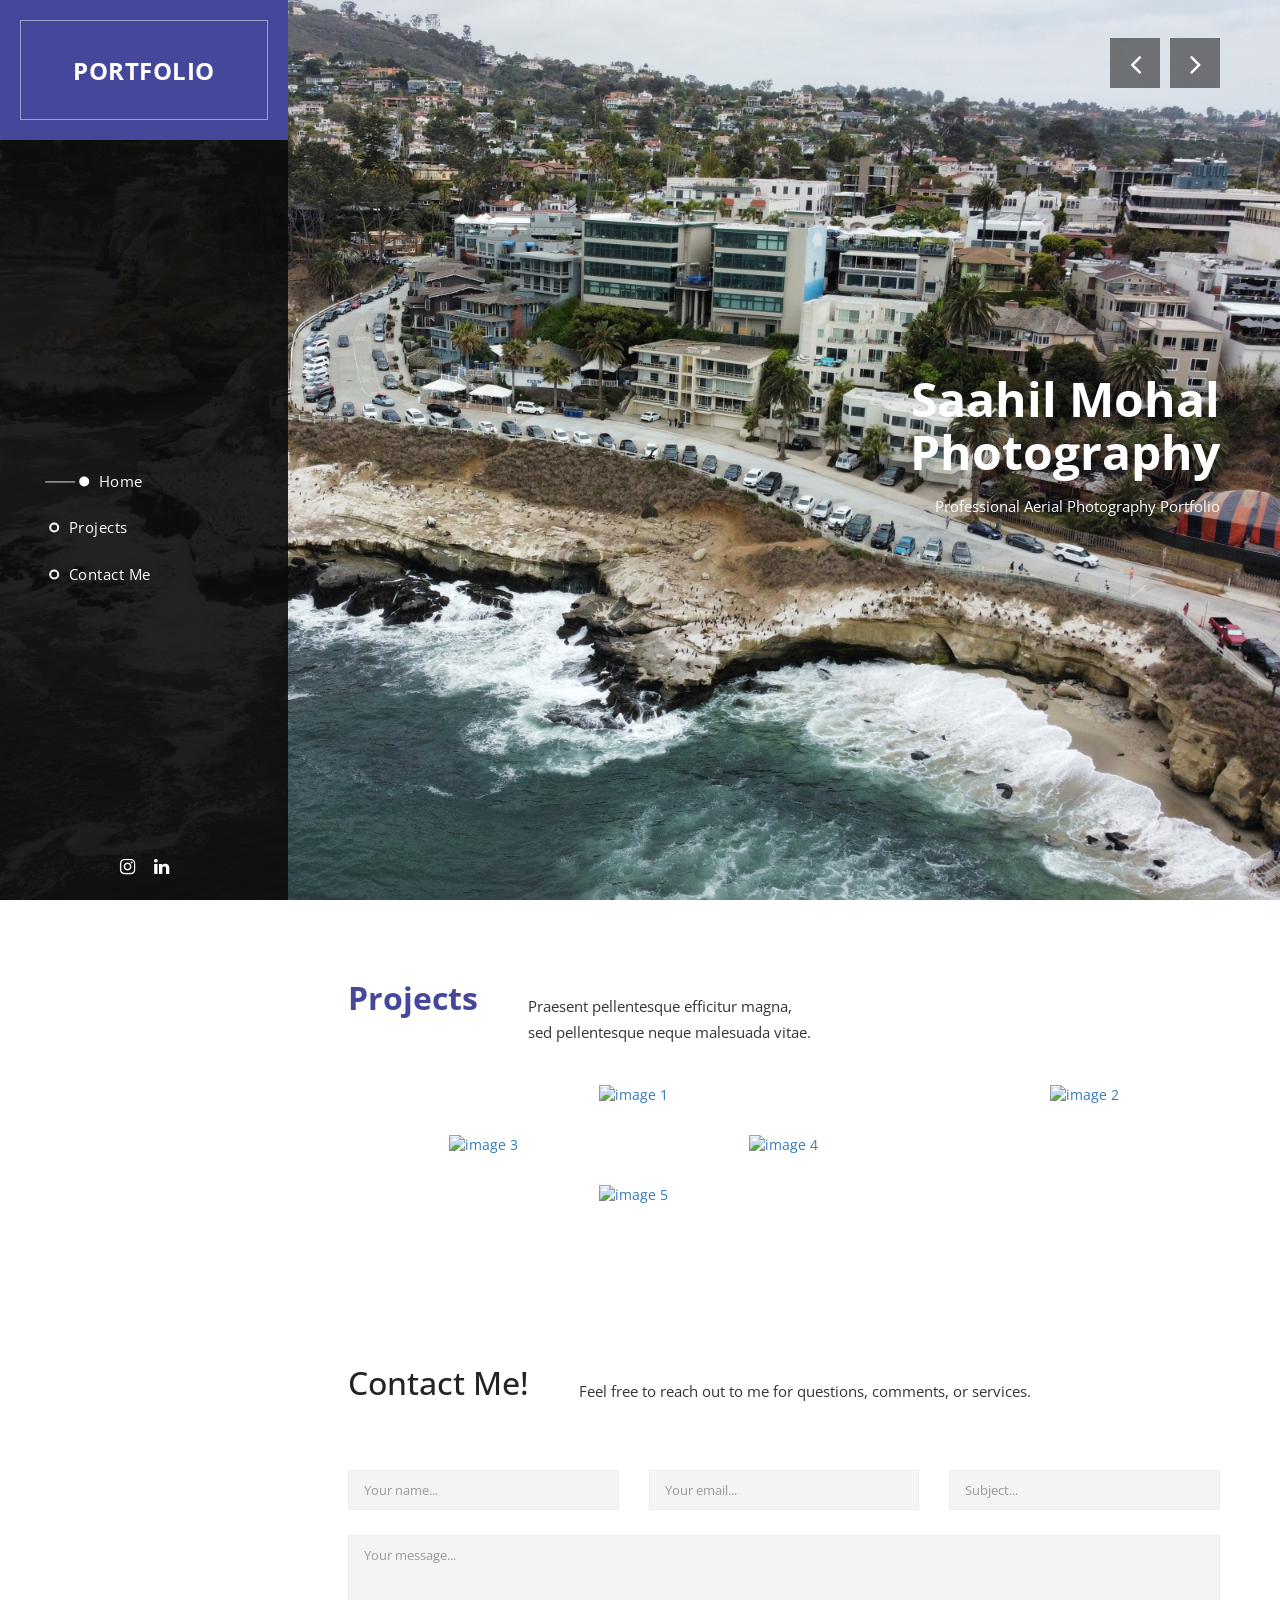
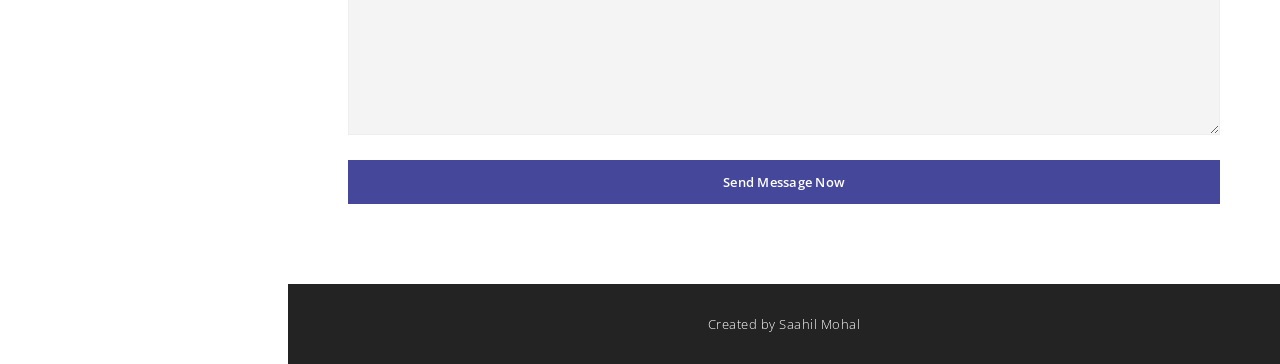
==== commit 207db4fb: "Completed homepage" ====
--- a/website_sentra/index.html
+++ b/website_sentra/index.html
@@ -4,15 +4,8 @@
     <head>
         <meta charset="utf-8">
         <meta http-equiv="X-UA-Compatible" content="IE=edge,chrome=1">
-        <title>Sentra - Free Bootstrap Theme</title>
+        <title>Saahil Mohal Photography</title>
         
-<!-- 
-
-Sentra Template
-
-https://templatemo.com/tm-518-sentra
-
--->
         <meta name="description" content="">
         <meta name="viewport" content="width=device-width, initial-scale=1">
         <link rel="apple-touch-icon" href="apple-touch-icon.png">
@@ -57,7 +50,7 @@
 
         <div class="sidebar-navigation hidde-sm hidden-xs">
             <div class="logo">
-                <a href="#">Sen<em>tra</em></a>
+                <a href="#">Portfolio</a>
             </div>
             <nav>
                 <ul>
@@ -69,48 +62,24 @@
                         </a>
                     </li>
                     <li>
-                        <a href="#featured">
-                            <span class="rect"></span>
-                            <span class="circle"></span>
-                            Featured
-                        </a>
-                    </li>
-                    <li>
                         <a href="#projects">
                             <span class="rect"></span>
                             <span class="circle"></span>
-                            Recent Work
-                        </a>
-                    </li>
-                    <li>
-                        <a href="#video">
-                            <span class="rect"></span>
-                            <span class="circle"></span>
-                            Presentation
-                        </a>
-                    </li>
-                    <li>
-                        <a href="#blog">
-                            <span class="rect"></span>
-                            <span class="circle"></span>
-                            Blog Entires
+                            Projects
                         </a>
                     </li>
                     <li>
                         <a href="#contact">
                             <span class="rect"></span>
                             <span class="circle"></span>
-                            Contact Us
+                            Contact Me
                         </a>
                     </li>
                 </ul>
             </nav>
             <ul class="social-icons">
-                <li><a href="#"><i class="fa fa-facebook"></i></a></li>
-                <li><a href="#"><i class="fa fa-twitter"></i></a></li>
-                <li><a href="#"><i class="fa fa-linkedin"></i></a></li>
-                <li><a href="#"><i class="fa fa-rss"></i></a></li>
-                <li><a href="#"><i class="fa fa-behance"></i></a></li>
+                <li><a href="https://instagram.com/saahil.mohal" target="_blank"><i class="fa fa-instagram"></i></a></li>
+                <li><a href="https://linkedin.com/in/saahilmohal" target="_blank"><i class="fa fa-linkedin"></i></a></li>
             </ul>
         </div>
 
@@ -122,12 +91,8 @@
                     <div class="image"></div>
                     <div class="info">
                         <div>
-                          <h1>Beautiful Template<br>Sentra</h1>
-                          <p>Sentra is free Bootstrap CSS Template by templatemo website.<br>
-                          	Please share our site link to your friends.</p>
-                          <div class="white-button button">
-                              <a href="#featured">Discover More</a>
-                          </div>
+                          <h1>Saahil Mohal<br>Photography</h1>
+                          <p>Professional Aerial Photography Portfolio</p>
                         </div>
                         </div>
                     </div>
@@ -139,13 +104,8 @@
                         <div class="image"></div>
                         <div class="info">
                         <div>
-                          <h1>Please tell <br>your friends</h1>
-                          <p>Support templatemo by sharing a link to your friends.
-							<br>Thank you for helping us.</p>
-                          
-                          <div class="white-button button">
-                              <a href="#featured">Share More</a>
-                          </div>
+                            <h1>Saahil Mohal<br>Photography</h1>
+                            <p>Professional Aerial Photography Portfolio</p>
                         </div>
                         </div>
                     </div>
@@ -157,12 +117,8 @@
                         <div class="image"></div>
                         <div class="info">
                         <div>
-                          <h1>Suspendisse suscipit<br>nulla sed</h1>
-                          <p>Vestibulum ante ipsum primis in faucibus orci luctus et ultrices <br>posuere cubilia Curae; Sed at massa turpis.</p>
-                          
-                          <div class="white-button button">
-                              <a href="#featured">Learn More</a>
-                          </div>
+                            <h1>Saahil Mohal<br>Photography</h1>
+                            <p>Professional Aerial Photography Portfolio</p>
                         </div>
                         </div>
                     </div>
@@ -173,137 +129,9 @@
 
 
         <div class="page-content">
-            <section id="featured" class="content-section">
-                <div class="section-heading">
-                    <h1>Featured<br><em>Places</em></h1>
-                    <p>Praesent pellentesque efficitur magna, 
-                    <br>sed pellentesque neque malesuada vitae.</p>
-                </div>
-                <div class="section-content">
-                    <div class="owl-carousel owl-theme">
-                        <div class="item">
-                            <div class="image">
-                                <img src="img/featured_1.jpg" alt="">
-                                <div class="featured-button button">
-                                    <a href="#projects">Continue Reading</a>
-                                </div>
-                            </div>
-                            <div class="text-content">
-                                <h4>Lorem ipsum dolor</h4>
-                                <span>Proin et sapien</span>
-                                <p>#1 You are allowed to use Sentra Template for your business or client websites. You can use it for commercial or non-commercial or educational purposes.</p>
-                            </div>
-                        </div>
-                        <div class="item">
-                            <div class="image">
-                                <img src="img/featured_2.jpg" alt="">
-                                <div class="featured-button button">
-                                    <a href="#projects">Continue Reading</a>
-                                </div>
-                            </div>
-                            <div class="text-content">
-                                <h4>Phasellus a lacus ac odio</h4>
-                                <span>Maximus</span>
-                                <p>#2 You are NOT allowed to re-distribute this on any template website. You <strong>can post</strong> a screenshot and a link back to original template page on your blog or site. Thank you.</p>
-                            </div>
-                        </div>
-                        <div class="item">
-                            <div class="image">
-                                <img src="img/featured_3.jpg" alt="">
-                                <div class="featured-button button">
-                                    <a href="#projects">Continue Reading</a>
-                                </div>
-                            </div>
-                            <div class="text-content">
-                                <h4>Proin sit amet fringilla</h4>
-                                <span>Vulputate</span>
-                                <p>#3 Aliquam mollis lacus eget metus efficitur lobortis. Suspendisse libero lacus, accumsan vitae commodo tristique, luctus gravida metus.</p>
-                            </div>
-                        </div>
-                        <div class="item">
-                            <div class="image">
-                                <img src="img/featured_2.jpg" alt="">
-                                <div class="featured-button button">
-                                    <a href="#projects">Continue Reading</a>
-                                </div>
-                            </div>
-                            <div class="text-content">
-                                <h4>In volutpat augue lectus</h4>
-                                <span>Elementum</span>
-                                <p>#4 Aliquam mollis lacus eget metus efficitur lobortis. Suspendisse libero lacus, accumsan vitae commodo tristique, luctus gravida metus.</p>
-                            </div>
-                        </div>
-                        <div class="item">
-                            <div class="image">
-                                <img src="img/featured_1.jpg" alt="">
-                                <div class="featured-button button">
-                                    <a href="#projects">Continue Reading</a>
-                                </div>
-                            </div>
-                            <div class="text-content">
-                                <h4>Cras commodo odio</h4>
-                                <span>Aliquam</span>
-                                <p>#5 Mauris lacinia pretium libero, ut tincidunt lacus molestie ornare. Phasellus a facilisis erat. Praesent eleifend nibh mauris, quis sodales lorem convallis pulvinar.</p>
-                            </div>
-                        </div>
-                        <div class="item">
-                            <div class="image">
-                                <img src="img/featured_3.jpg" alt="">
-                                <div class="featured-button button">
-                                    <a href="#projects">Continue Reading</a>
-                                </div>
-                            </div>
-                            <div class="text-content">
-                                <h4>Sed at massa turpis</h4>
-                                <span>Curabitur</span>
-                                <p>#6 Vestibulum tincidunt ornare ligula vel molestie. Curabitur hendrerit mauris mollis ipsum vulputate rutrum. Phasellus luctus odio eget dui imperdiet.</p>
-                            </div>
-                        </div>
-                        <div class="item">
-                            <div class="image">
-                                <img src="img/featured_2.jpg" alt="">
-                                <div class="featured-button button">
-                                    <a href="#projects">Continue Reading</a>
-                                </div>
-                            </div>
-                            <div class="text-content">
-                                <h4>Aliquam mollis lacus</h4>
-                                <span>Suspendisse</span>
-                                <p>#7 Suspendisse suscipit nulla sed nisl fermentum, auctor suscipit nunc rhoncus. Proin faucibus metus diam, nec hendrerit purus pharetra in.</p>
-                            </div>
-                        </div>
-                        <div class="item">
-                            <div class="image">
-                                <img src="img/featured_1.jpg" alt="">
-                                <div class="featured-button button">
-                                    <a href="#projects">Continue Reading</a>
-                                </div>
-                            </div>
-                            <div class="text-content">
-                                <h4>Mauris lacinia pretium</h4>
-                                <span>Vestibulum</span>
-                                <p>#8 Suspendisse suscipit nulla sed nisl fermentum, auctor suscipit nunc rhoncus. Proin faucibus metus diam, nec hendrerit purus pharetra in.</p>
-                            </div>
-                        </div>
-                        <div class="item">
-                            <div class="image">
-                                <img src="img/featured_3.jpg" alt="">
-                                <div class="featured-button button">
-                                    <a href="#projects">Continue Reading</a>
-                                </div>
-                            </div>
-                            <div class="text-content">
-                                <h4>Proin sit amet fringilla erat</h4>
-                                <span>Convallis</span>
-                                <p>#9 Suspendisse suscipit nulla sed nisl fermentum, auctor suscipit nunc rhoncus. Proin faucibus metus diam, nec hendrerit purus pharetra in.</p>
-                            </div>
-                        </div>
-                    </div>
-                </div>
-            </section>
             <section id="projects" class="content-section">
                 <div class="section-heading">
-                    <h1>Recent<br><em>Projects</em></h1>
+                    <h1><em>Projects</em></h1>
                     <p>Praesent pellentesque efficitur magna, 
                     <br>sed pellentesque neque malesuada vitae.</p>
                 </div>
@@ -339,253 +167,11 @@
                     </div>
                 </div>            
             </section>
-            <section id="video" class="content-section">
-                <div class="row">
-                    <div class="col-md-12">
-                        <div class="section-heading">
-                            <h1>This is a <em>company</em> presentation.</h1>
-                            <p>Praesent pellentesque efficitur magna, sed pellentesque neque malesuada vitae.</p>
-                        </div>
-                        <div class="text-content">
-                            <p>In eget ipsum sed lorem vehicula luctus. Curabitur non dolor rhoncus, hendrerit justo sit amet, vestibulum turpis. Pellentesque id auctor tellus, vel ultricies augue. Duis condimentum aliquet blandit. Fusce rhoncus et eros ut pharetra. Phasellus convallis ultricies ligula ac gravida.</p>
-                        </div>
-                        <div class="accent-button button">
-                            <a href="#blog">Continue Reading</a>
-                        </div>
-                    </div>
-                    <div class="col-md-12">
-                        <div class="box-video">
-                            <div class="bg-video" style="background-image: url(https://unsplash.imgix.net/photo-1425036458755-dc303a604201?fit=crop&fm=jpg&q=75&w=1000);">
-                                <div class="bt-play">Play</div>
-                            </div>
-                            <div class="video-container">
-                                <iframe width="100%" height="520" src="https://www.youtube.com/embed/j-_7Ub-Zkow?rel=0&amp;showinfo=0" frameborder="0" allowfullscreen="allowfullscreen"></iframe>
-                            </div>
-                        </div>
-                    </div>
-                </div>
-            </section>
-            <section id="blog" class="content-section">
-                <div class="section-heading">
-                    <h1>Blog<br><em>Entries</em></h1>
-                    <p>Curabitur hendrerit mauris mollis ipsum vulputate rutrum. 
-                    <br>Phasellus luctus odio eget dui imperdiet.</p>
-                </div>
-                <div class="section-content">
-                    <div class="tabs-content">
-                        <div class="wrapper">
-                            <ul class="tabs clearfix" data-tabgroup="first-tab-group">
-                              <li><a href="#tab1" class="active">July 2018</a></li>
-                              <li><a href="#tab2">June 2018</a></li>
-                              <li><a href="#tab3">May 2018</a></li>
-                              <li><a href="#tab4">April 2018</a></li>
-                            </ul>
-                            <section id="first-tab-group" class="tabgroup">
-                                <div id="tab1">
-                                    <ul>
-                                        <li>
-                                            <div class="item">
-                                                <img src="img/blog_1.jpg" alt="">
-                                                <div class="text-content">
-                                                    <h4>Integer ultrices augue</h4>
-                                                    <span>25 July 2018</span>
-                                                    <p>Nam vel egestas nisi. Nullam lobortis magna at enim venenatis luctus. Nam finibus, mauris eu dictum iaculis, dolor tortor cursus quam, in volutpat augue lectus sed magna. Integer mollis lorem quis ipsum maximus finibus.</p>
-                                                    
-                                                    <div class="accent-button button">
-                                                        <a href="#contact">Continue Reading</a>
-                                                    </div>
-                                                </div>
-                                            </div>
-                                        </li>
-                                        <li>
-                                            <div class="item">
-                                                <img src="img/blog_2.jpg" alt="">
-                                                <div class="text-content">
-                                                    <h4>Cras commodo odio ut</h4>
-                                                    <span>16 July 2018</span>
-                                                    <p>Nam vel egestas nisi. Nullam lobortis magna at enim venenatis luctus. Nam finibus, mauris eu dictum iaculis, dolor tortor cursus quam, in volutpat augue lectus sed magna. Integer mollis lorem quis ipsum maximus finibus.</p>
-                                                    
-                                                    <div class="accent-button button">
-                                                        <a href="#contact">Continue Reading</a>
-                                                    </div>
-                                                </div>
-                                            </div>
-                                        </li>
-                                        <li>
-                                            <div class="item">
-                                                <img src="img/blog_3.jpg" alt="">
-                                                <div class="text-content">
-                                                    <h4>Sed at massa turpis</h4>
-                                                    <span>10 July 2018</span>
-                                                    <p>Nam vel egestas nisi. Nullam lobortis magna at enim venenatis luctus. Nam finibus, mauris eu dictum iaculis, dolor tortor cursus quam, in volutpat augue lectus sed magna. Integer mollis lorem quis ipsum maximus finibus.</p>
-                                                    
-                                                    <div class="accent-button button">
-                                                        <a href="#contact">Continue Reading</a>
-                                                    </div>
-                                                </div>
-                                            </div>
-                                        </li>
-                                    </ul>
-                                </div>
-                                <div id="tab2">
-                                    <ul>
-                                        <li>
-                                            <div class="item">
-                                                <img src="img/blog_3.jpg" alt="">
-                                                <div class="text-content">
-                                                    <h4>Sed at massa turpis</h4>
-                                                    <span>30 June 2018</span>
-                                                    <p>Nam vel egestas nisi. Nullam lobortis magna at enim venenatis luctus. Nam finibus, mauris eu dictum iaculis, dolor tortor cursus quam, in volutpat augue lectus sed magna. Integer mollis lorem quis ipsum maximus finibus.</p>
-                                                    
-                                                    <div class="accent-button button">
-                                                        <a href="#contact">Continue Reading</a>
-                                                    </div>
-                                                </div>
-                                            </div>
-                                        </li>
-                                        <li>
-                                            <div class="item">
-                                                <img src="img/blog_1.jpg" alt="">
-                                                <div class="text-content">
-                                                    <h4>Lorem ipsum dolor sit</h4>
-                                                    <span>24 June 2018</span>
-                                                    <p>Nam vel egestas nisi. Nullam lobortis magna at enim venenatis luctus. Nam finibus, mauris eu dictum iaculis, dolor tortor cursus quam, in volutpat augue lectus sed magna. Integer mollis lorem quis ipsum maximus finibus.</p>
-                                                    
-                                                    <div class="accent-button button">
-                                                        <a href="#contact">Continue Reading</a>
-                                                    </div>
-                                                </div>
-                                            </div>
-                                        </li>
-                                        <li>
-                                            <div class="item">
-                                                <img src="img/blog_2.jpg" alt="">
-                                                <div class="text-content">
-                                                    <h4>Cras commodo odio ut</h4>
-                                                    <span>12 June 2018</span>
-                                                    <p>Nam vel egestas nisi. Nullam lobortis magna at enim venenatis luctus. Nam finibus, mauris eu dictum iaculis, dolor tortor cursus quam, in volutpat augue lectus sed magna. Integer mollis lorem quis ipsum maximus finibus.</p>
-                                                    
-                                                    <div class="accent-button button">
-                                                        <a href="#contact">Continue Reading</a>
-                                                    </div>
-                                                </div>
-                                            </div>
-                                        </li>
-                                    </ul>
-                                </div>
-                                <div id="tab3">
-                                    <ul>
-                                        <li>
-                                            <div class="item">
-                                                <img src="img/blog_2.jpg" alt="">
-                                                <div class="text-content">
-                                                    <h4>Cras commodo odio ut</h4>
-                                                    <span>26 May 2018</span>
-                                                    <p>Nam vel egestas nisi. Nullam lobortis magna at enim venenatis luctus. Nam finibus, mauris eu dictum iaculis, dolor tortor cursus quam, in volutpat augue lectus sed magna. Integer mollis lorem quis ipsum maximus finibus.</p>
-                                                    
-                                                    <div class="accent-button button">
-                                                        <a href="#contact">Continue Reading</a>
-                                                    </div>
-                                                </div>
-                                            </div>
-                                        </li>
-                                        <li>
-                                            <div class="item">
-                                                <img src="img/blog_1.jpg" alt="">
-                                                <div class="text-content">
-                                                    <h4>Lorem ipsum dolor sit</h4>
-                                                    <span>22 May 2018</span>
-                                                    <p>Nam vel egestas nisi. Nullam lobortis magna at enim venenatis luctus. Nam finibus, mauris eu dictum iaculis, dolor tortor cursus quam, in volutpat augue lectus sed magna. Integer mollis lorem quis ipsum maximus finibus.</p>
-                                                    
-                                                    <div class="accent-button button">
-                                                        <a href="#contact">Continue Reading</a>
-                                                    </div>
-                                                </div>
-                                            </div>
-                                        </li>
-                                        <li>
-                                            <div class="item">
-                                                <img src="img/blog_3.jpg" alt="">
-                                                <div class="text-content">
-                                                    <h4>Integer ultrices augue</h4>
-                                                    <span>8 May 2018</span>
-                                                    <p>Nam vel egestas nisi. Nullam lobortis magna at enim venenatis luctus. Nam finibus, mauris eu dictum iaculis, dolor tortor cursus quam, in volutpat augue lectus sed magna. Integer mollis lorem quis ipsum maximus finibus.</p>
-                                                    
-                                                    <div class="accent-button button">
-                                                        <a href="#contact">Continue Reading</a>
-                                                    </div>
-                                                </div>
-                                            </div>
-                                        </li>
-                                    </ul>
-                                </div>
-                                <div id="tab4">
-                                    <ul>
-                                        <li>
-                                            <div class="item">
-                                                <img src="img/blog_1.jpg" alt="">
-                                                <div class="text-content">
-                                                    <h4>Lorem ipsum dolor sit</h4>
-                                                    <span>26 April 2018</span>
-                                                    <p>Nam vel egestas nisi. Nullam lobortis magna at enim venenatis luctus. Nam finibus, mauris eu dictum iaculis, dolor tortor cursus quam, in volutpat augue lectus sed magna. Integer mollis lorem quis ipsum maximus finibus.</p>
-                                                    
-                                                    <div class="accent-button button">
-                                                        <a href="#contact">Continue Reading</a>
-                                                    </div>
-                                                </div>
-                                            </div>
-                                        </li>                                
-                                        <li>
-                                            <div class="item">
-                                                <img src="img/blog_3.jpg" alt="">
-                                                <div class="text-content">
-                                                    <h4>Integer ultrices augue eu</h4>
-                                                    <span>24 April 2018</span>
-                                                    <p>Nam vel egestas nisi. Nullam lobortis magna at enim venenatis luctus. Nam finibus, mauris eu dictum iaculis, dolor tortor cursus quam, in volutpat augue lectus sed magna. Integer mollis lorem quis ipsum maximus finibus.</p>
-                                                    
-                                                    <div class="accent-button button">
-                                                        <a href="#contact">Continue Reading</a>
-                                                    </div>
-                                                </div>
-                                            </div>
-                                        </li>
-                                        <li>
-                                            <div class="item">
-                                                <img src="img/blog_2.jpg" alt="">
-                                                <div class="text-content">
-                                                    <h4>Cras commodo odio ut</h4>
-                                                    <span>20 April 2018</span>
-                                                    <p>Nam vel egestas nisi. Nullam lobortis magna at enim venenatis luctus. Nam finibus, mauris eu dictum iaculis, dolor tortor cursus quam, in volutpat augue lectus sed magna. Integer mollis lorem quis ipsum maximus finibus.</p>
-                                                    
-                                                    <div class="accent-button button">
-                                                        <a href="#contact">Continue Reading</a>
-                                                    </div>
-                                                </div>
-                                            </div>
-                                        </li>
-                                    </ul>
-                                </div>
-                            </section> 
-                        </div>
-                    </div>
-                </div>
-            </section>
             <section id="contact" class="content-section">
-                <div id="map">
-                
-                	<!-- How to change your own map point
-                           1. Go to Google Maps
-                           2. Click on your location point
-                           3. Click "Share" and choose "Embed map" tab
-                           4. Copy only URL and paste it within the src="" field below
-                    -->
-                    <iframe src="https://www.google.com/maps/embed?pb=!1m18!1m12!1m3!1d1197183.8373802372!2d-1.9415093691103689!3d6.781986417238027!2m3!1f0!2f0!3f0!3m2!1i1024!2i768!4f13.1!3m3!1m2!1s0xfdb96f349e85efd%3A0xb8d1e0b88af1f0f5!2sKumasi+Central+Market!5e0!3m2!1sen!2sth!4v1532967884907" width="100%" height="400px" frameborder="0" style="border:0" allowfullscreen></iframe>
-                </div>
                 <div id="contact-content">
                     <div class="section-heading">
-                        <h1>Contact<br><em>Sentra</em></h1>
-                        <p>Curabitur hendrerit mauris mollis ipsum vulputate rutrum. 
-                        <br>Phasellus luctus odio eget dui imperdiet.</p>
+                        <h1>Contact Me!<br></h1>
+                        <p>Feel free to reach out to me for questions, comments, or services.</p>
                         
                     </div>
                     <div class="section-content">
@@ -622,9 +208,7 @@
                 </div>
             </section>
             <section class="footer">
-                <p>Copyright &copy; 2019 Company Name 
-                
-                . Design: TemplateMo</p>
+                <p>Created by Saahil Mohal</p>
             </section>
         </div>
 
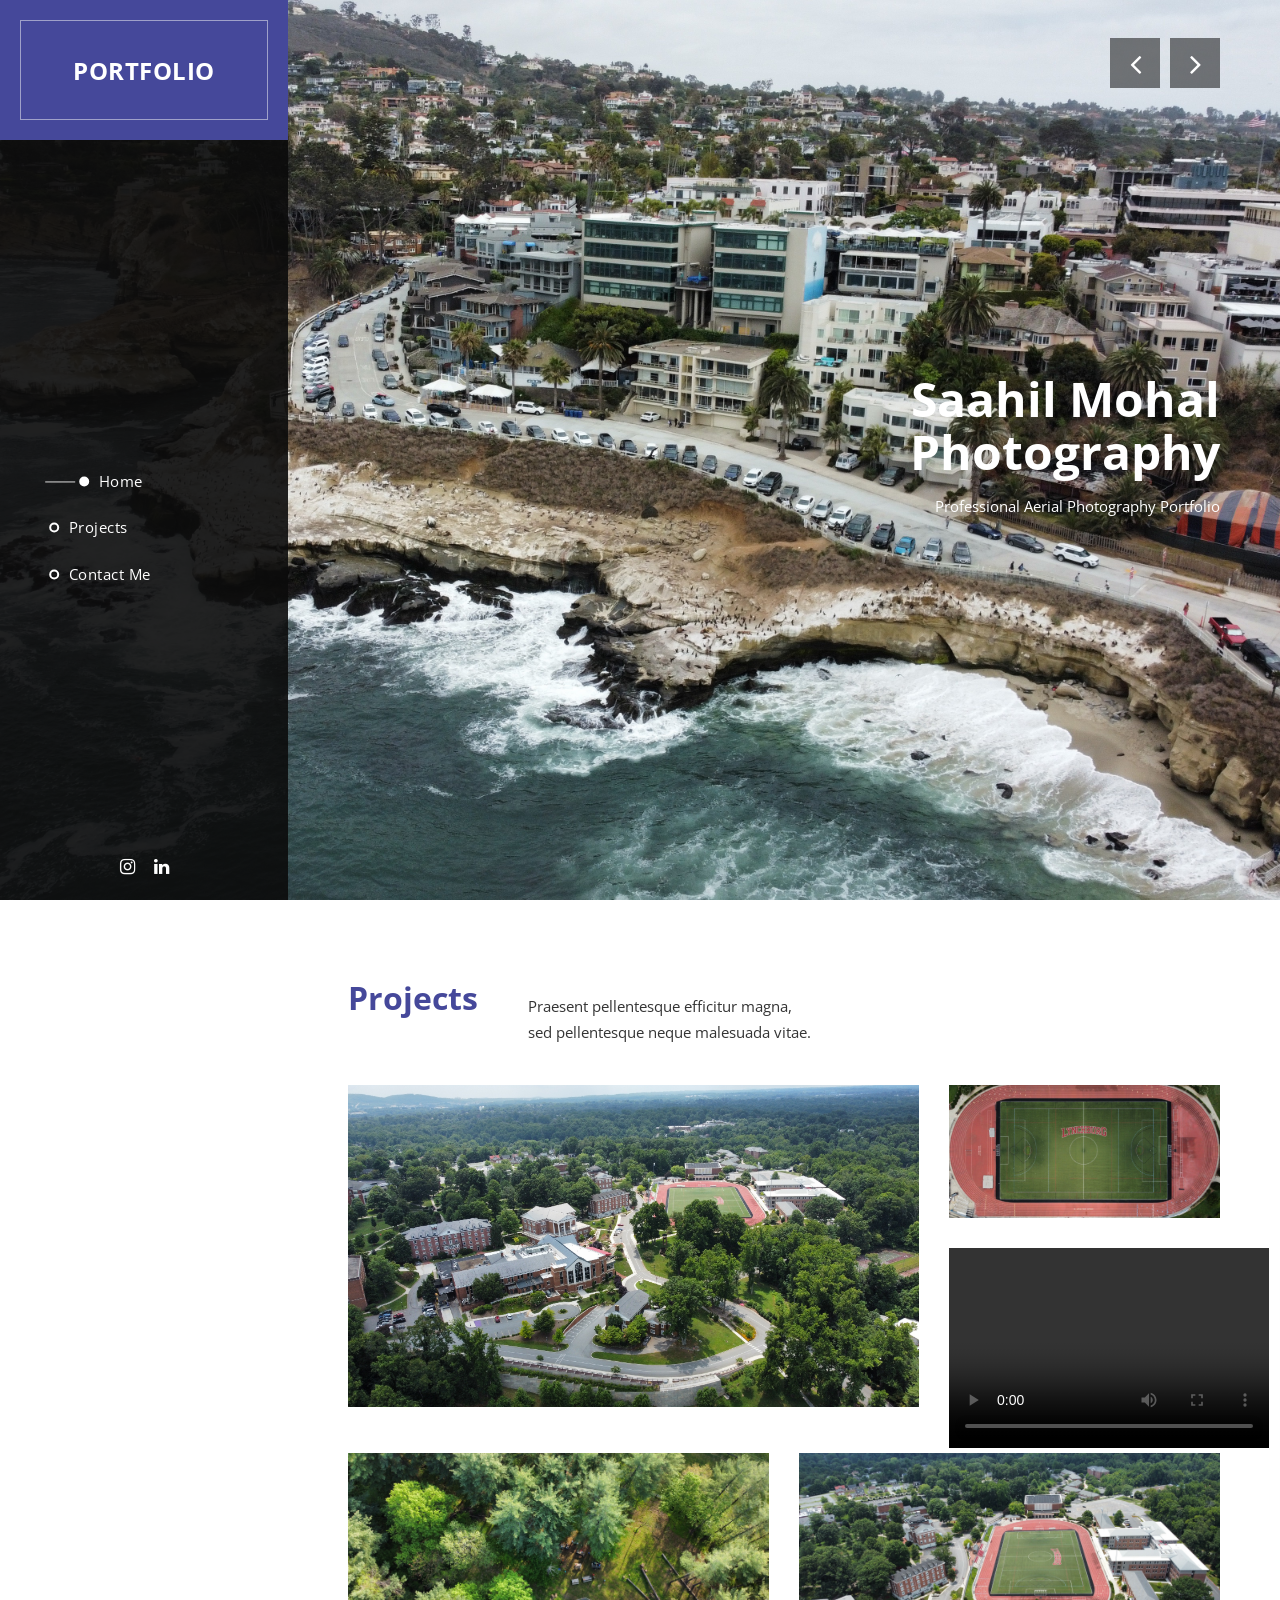
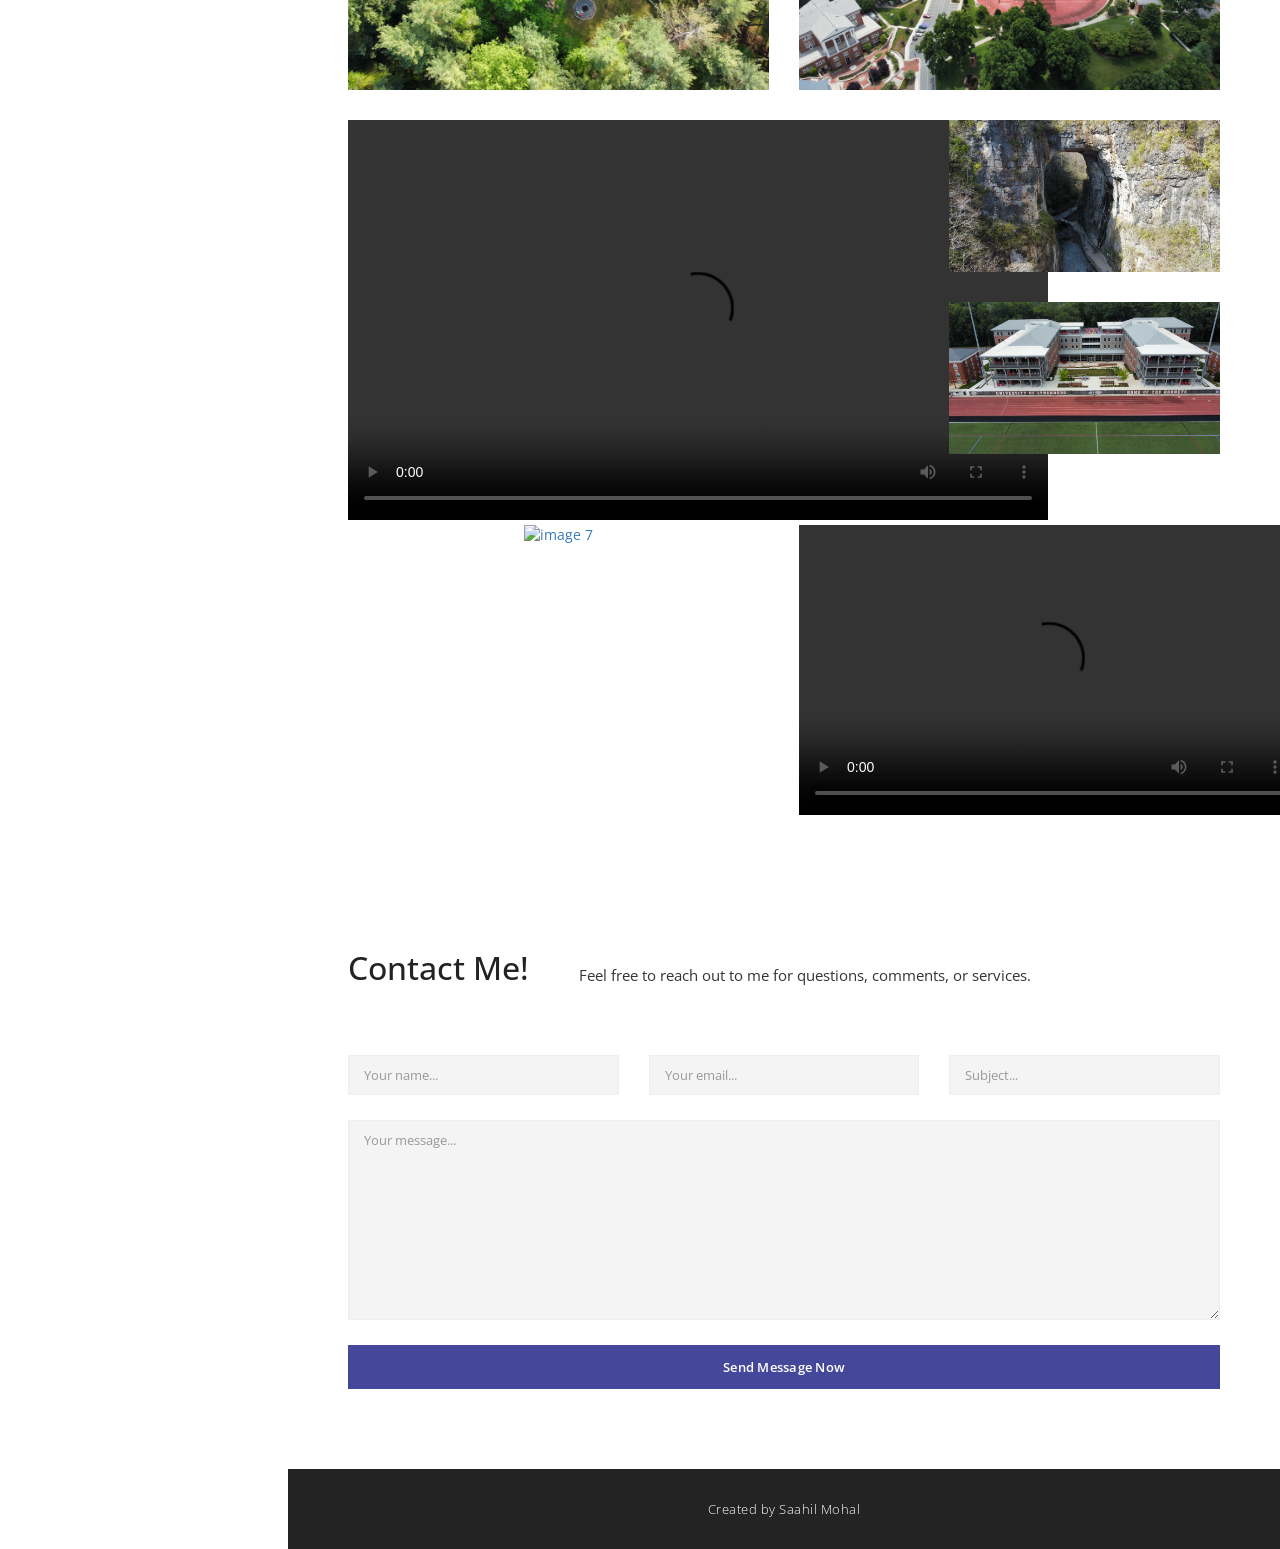
==== commit c09253ac: "finished portfolio" ====
--- a/website_sentra/index.html
+++ b/website_sentra/index.html
@@ -140,27 +140,60 @@
                         <div class="row">
                             <div class="item">
                                 <div class="col-md-8">
-                                    <a href="img/portfolio_big_1.jpg" data-lightbox="image"><img src="img/portfolio_1.jpg" alt="image 1"></a>
+                                    <a href="img/lynchburg_out1.JPG" data-lightbox="image"><img src="img/lynchburg_out1.JPG" alt="image 1"></a>
                                 </div>
                             </div>
                             <div class="item second-item">
                                 <div class="col-md-4">
-                                    <a href="img/portfolio_big_2.jpg" data-lightbox="image"><img src="img/portfolio_2.jpg" alt="image 2"></a>
-                                </div>
-                            </div>
-                            <div class="item">
-                                <div class="col-md-4">
-                                    <a href="img/portfolio_big_3.jpg" data-lightbox="image"><img src="img/portfolio_3.jpg" alt="image 3"></a>
-                                </div>
-                            </div>
-                            <div class="item">
-                                <div class="col-md-4">
-                                    <a href="img/portfolio_big_4.jpg" data-lightbox="image"><img src="img/portfolio_4.jpg" alt="image 4"></a>
+                                    <a href="img/lynchburg_field.jpg" data-lightbox="image"><img src="img/lynchburg_field.jpg" alt="image 2"></a>
+                                </div>
+                            </div>
+                            <div class="item">
+                                <div class="col-md-4">
+                                    <video width='320' height='200' controls>
+                                        <source src='img/mihi_vid.mp4' type='video/mp4'>
+                                    </video>
+                                </div>
+                            </div>
+                            <div class="item">
+                                <div class="col-md-6">
+                                    <a href="img/campgrounds.JPG" data-lightbox="image"><img src="img/campgrounds.JPG" alt="image 4"></a>
+                                </div>
+                            </div>
+                            <div class="item">
+                                <div class="col-md-6">
+                                    <a href="img/lynchburg_out2.JPG" data-lightbox="image"><img src="img/lynchburg_out2.JPG" alt="image 5"></a>
                                 </div>
                             </div>
                             <div class="item">
                                 <div class="col-md-8">
-                                    <a href="img/portfolio_big_5.jpg" data-lightbox="image"><img src="img/portfolio_5.jpg" alt="image 5"></a>
+                                    <video width='700' height= '400' controls>
+                                        <source src='img/waterfall.MOV' type='video/mp4'>
+                                        Your browser does not support the video tag.
+                                    </video>
+                                </div>
+                            </div>
+                            <div class="item">
+                                <div class="col-md-4">
+                                    <a href="img/bridge.JPG" data-lightbox="image"><img src="img/bridge.JPG" alt="image 8"></a>
+                                </div>
+                            </div>
+                            <div class="item">
+                                <div class="col-md-4">
+                                    <a href="img/lynchburg_housing.JPG" data-lightbox="image"><img src="img/lynchburg_housing.JPG" alt="image 7"></a>
+                                </div>
+                            </div>
+                            <div class="item">
+                                <div class="col-md-6">
+                                    <a href="img/mihi_out2.jpg" data-lightbox="image"><img src="img/mihi_out2.jpg" alt="image 7"></a>
+                                </div>
+                            </div>
+                            <div class="item">
+                                <div class="col-md-6">
+                                    <video width='500' height= '290' controls>
+                                        <source src='img/road_Trim.mp4' type='video/mp4'>
+                                        Your browser does not support the video tag.
+                                    </video>
                                 </div>
                             </div>
                         </div>
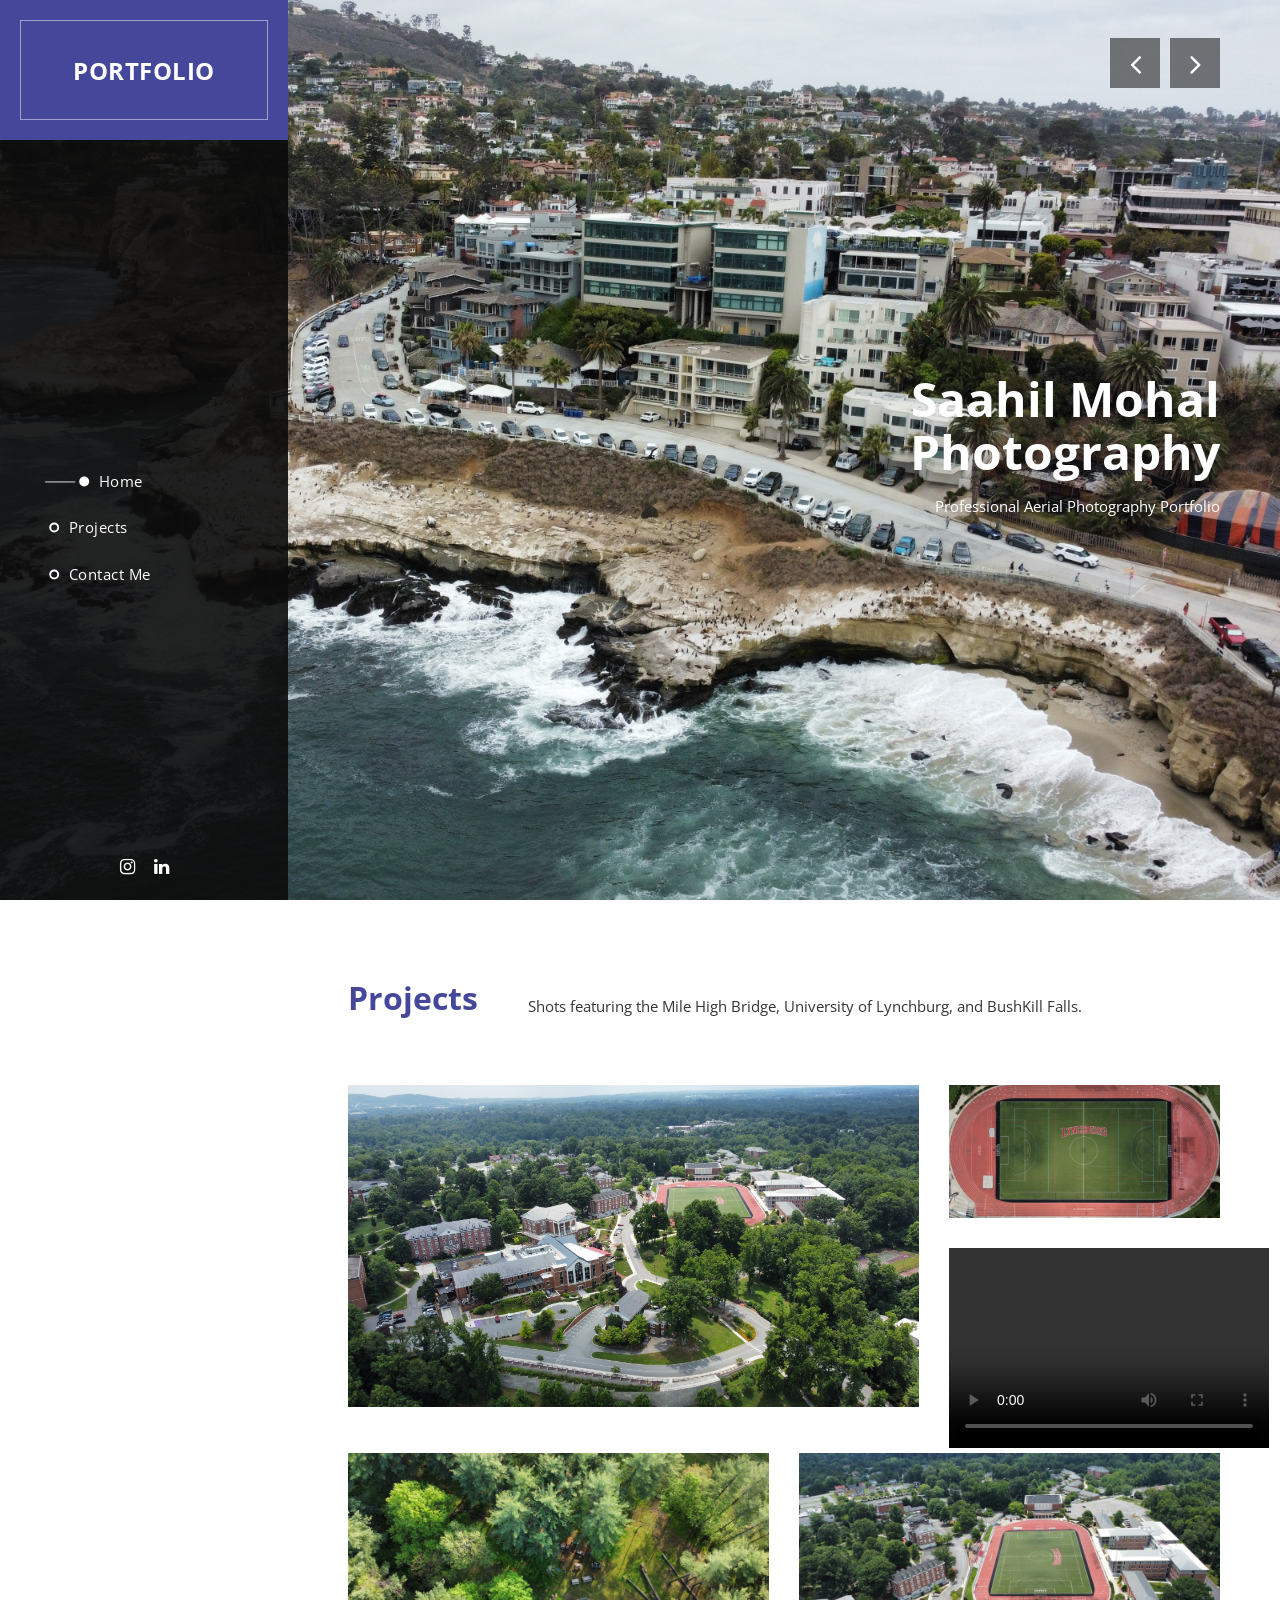
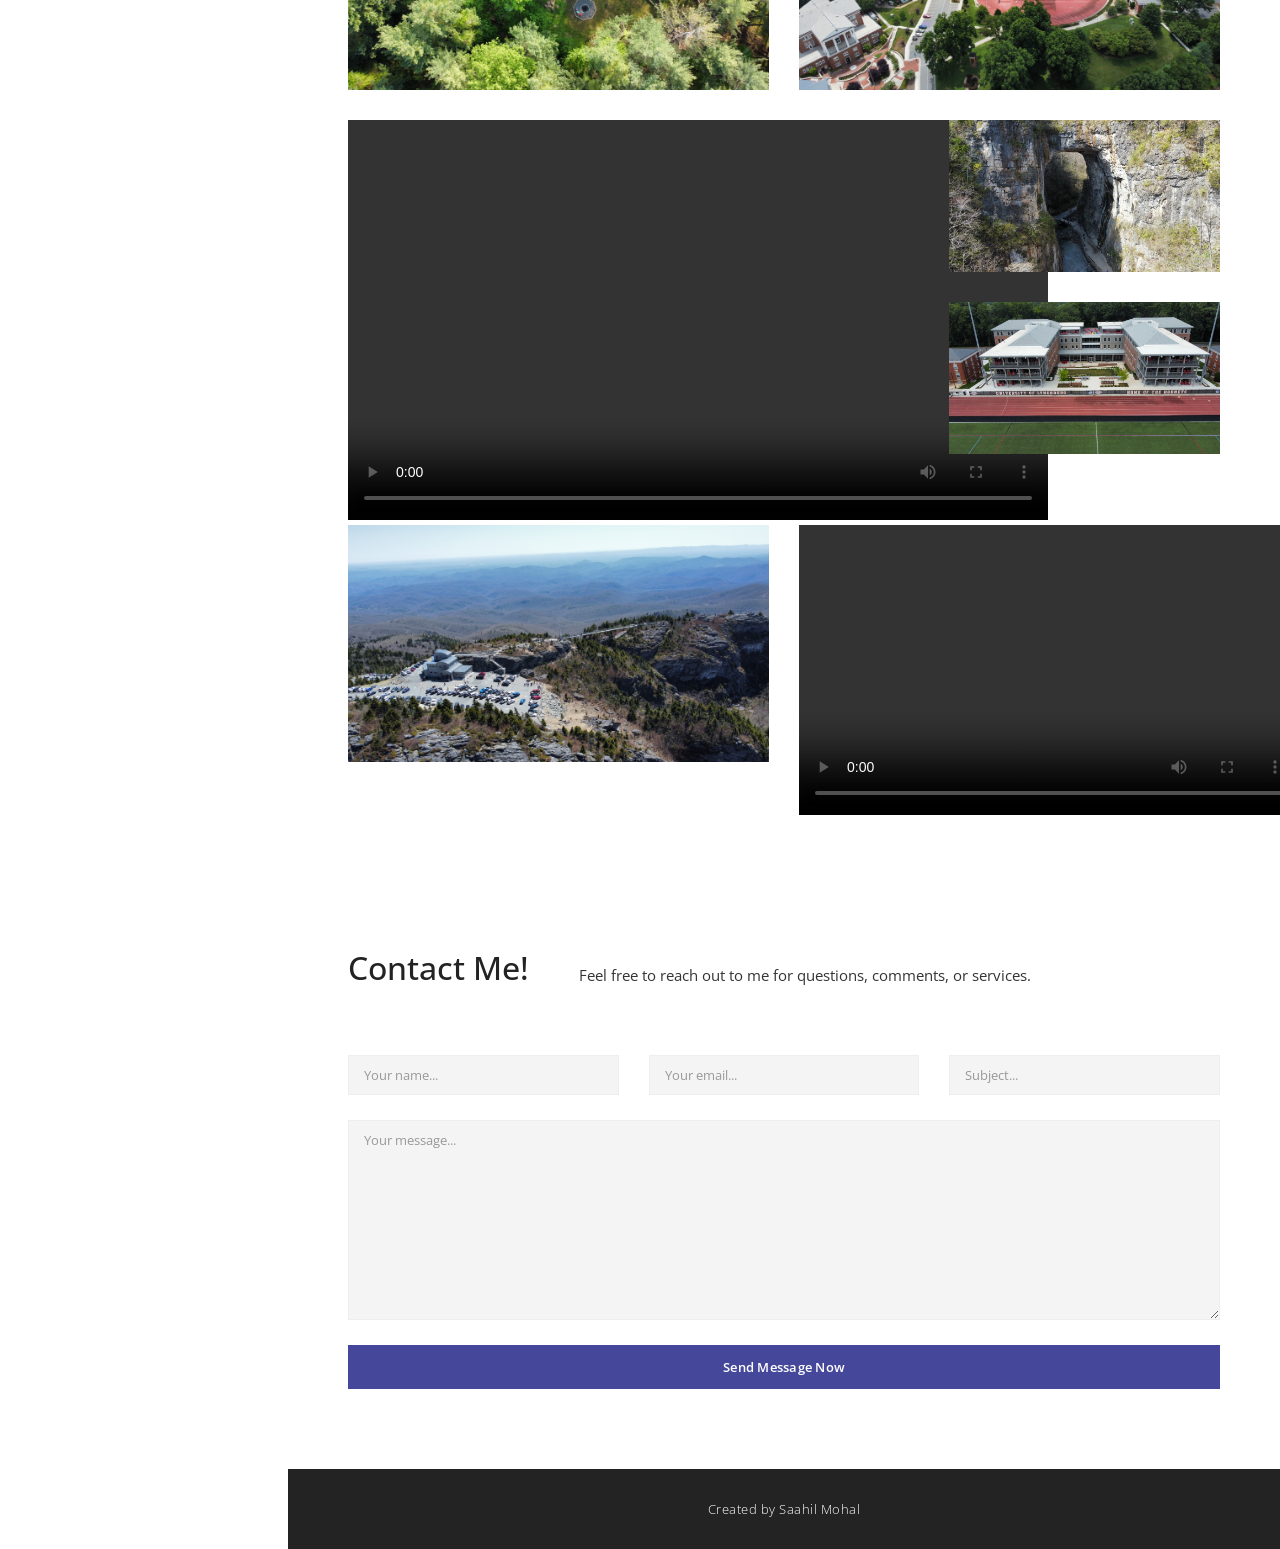
==== commit 0d5002b0: "fixed caption" ====
--- a/website_sentra/index.html
+++ b/website_sentra/index.html
@@ -132,8 +132,7 @@
             <section id="projects" class="content-section">
                 <div class="section-heading">
                     <h1><em>Projects</em></h1>
-                    <p>Praesent pellentesque efficitur magna, 
-                    <br>sed pellentesque neque malesuada vitae.</p>
+                    <p>Shots featuring the Mile High Bridge, University of Lynchburg, and BushKill Falls.</p>
                 </div>
                 <div class="section-content">
                     <div class="masonry">
--- a/website_sentra/css/owl-carousel.css
+++ b/website_sentra/css/owl-carousel.css
@@ -1,3 +1,4 @@
+
 /**
  * Owl Carousel v2.3.1
  * Copyright 2013-2018 David Deutsch
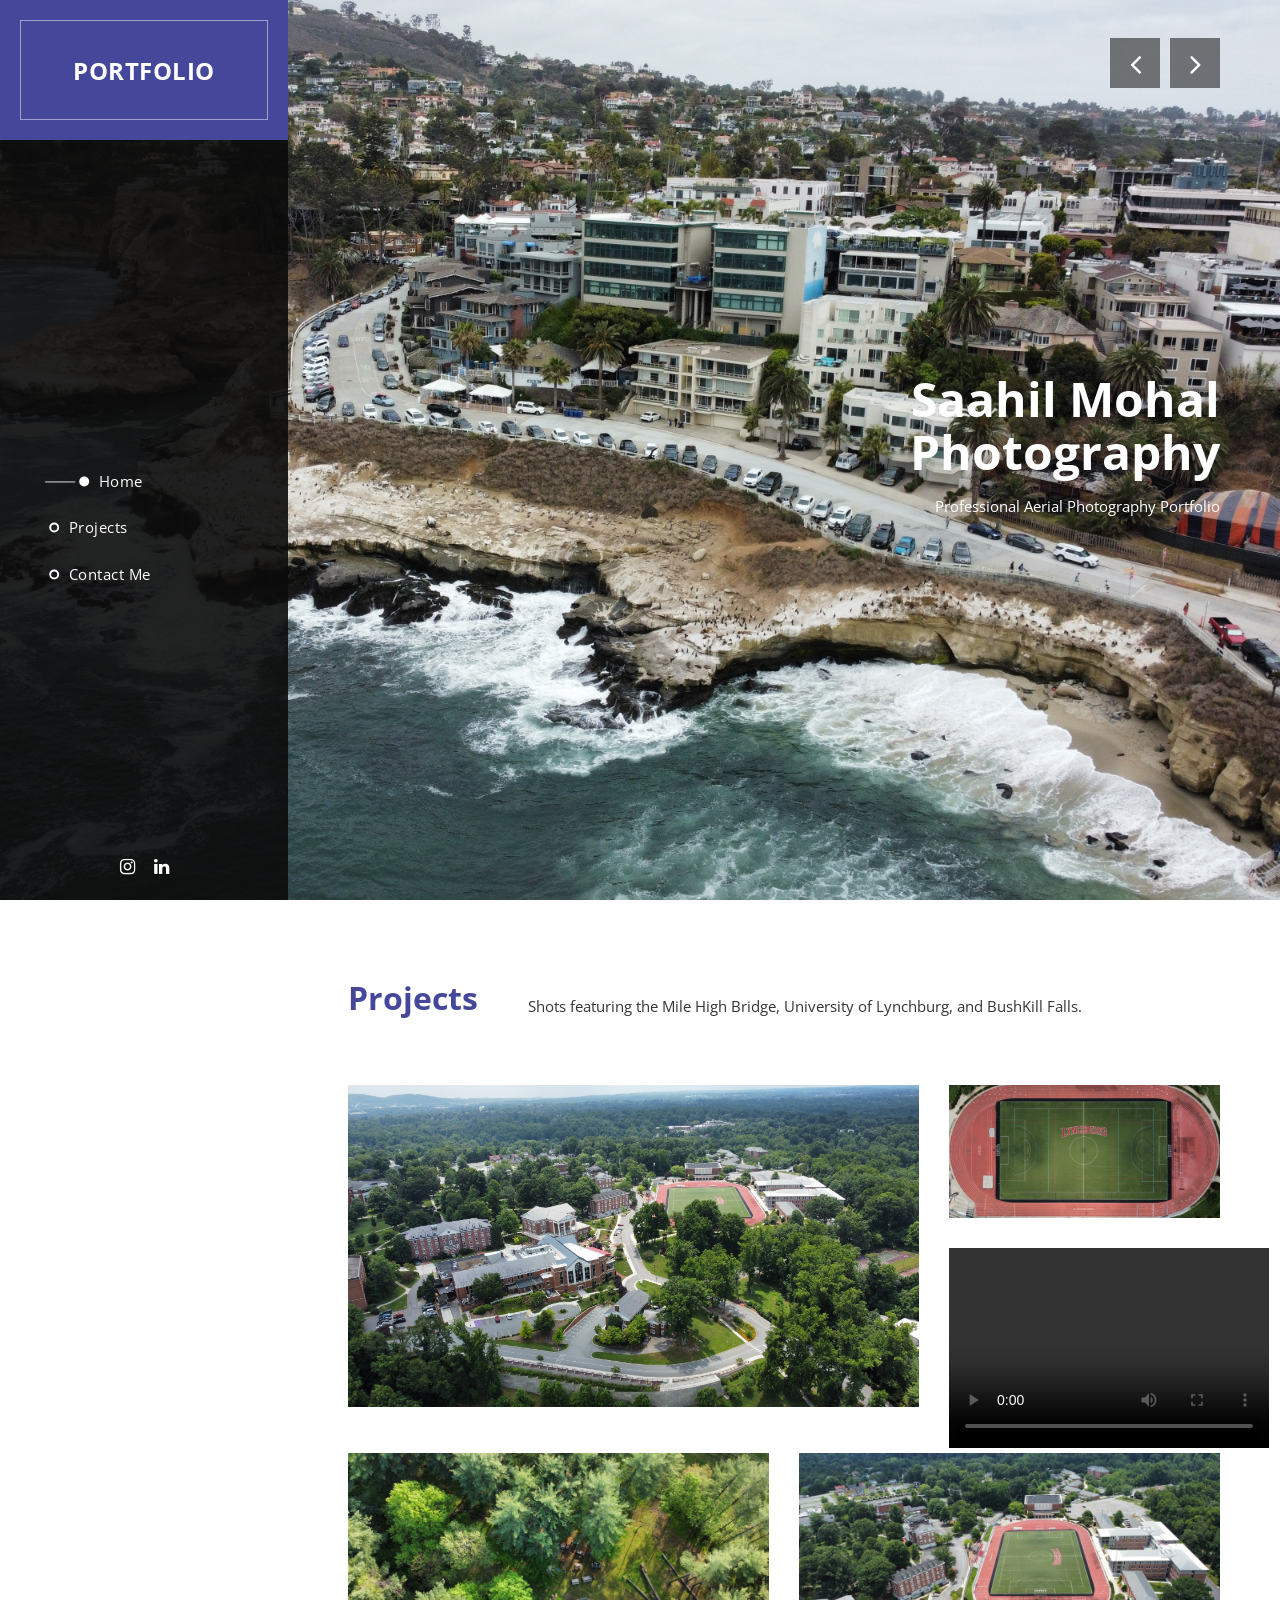
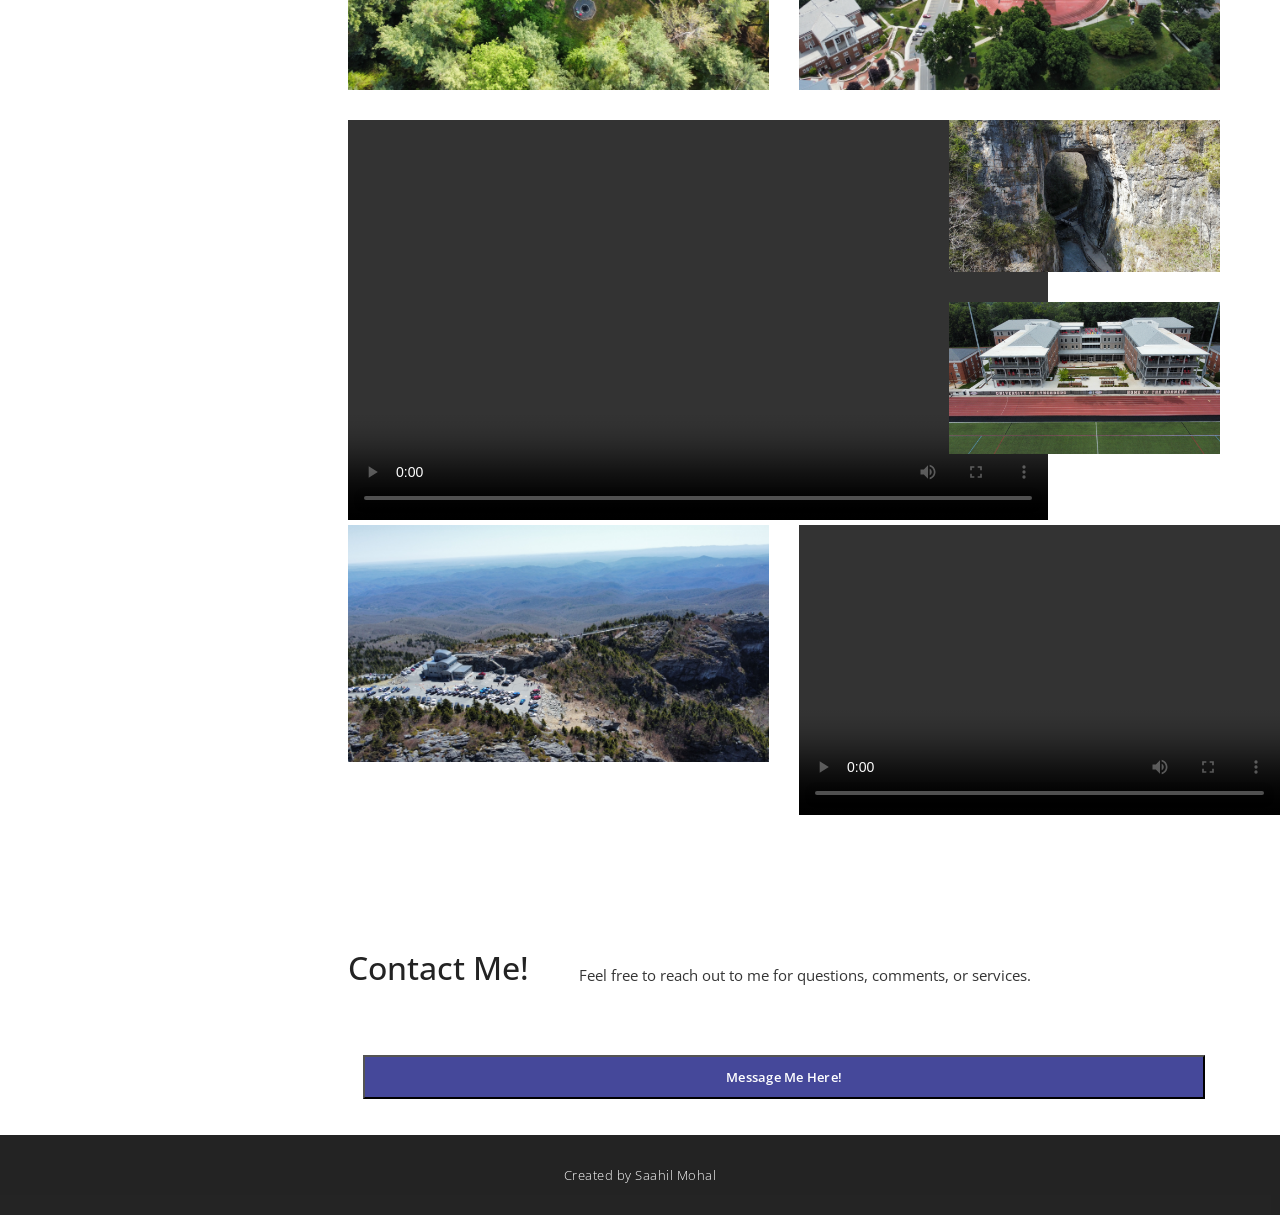
==== commit 87dada4a: "contact form" ====
--- a/website_sentra/index.html
+++ b/website_sentra/index.html
@@ -207,32 +207,9 @@
                         
                     </div>
                     <div class="section-content">
-                        <form id="contact" action="#" method="post">
-                            <div class="row">
-                                <div class="col-md-4">
-                                  <fieldset>
-                                    <input name="name" type="text" class="form-control" id="name" placeholder="Your name..." required="">
-                                  </fieldset>
-                                </div>
-                                <div class="col-md-4">
-                                  <fieldset>
-                                    <input name="email" type="email" class="form-control" id="email" placeholder="Your email..." required="">
-                                  </fieldset>
-                                </div>
-                                 <div class="col-md-4">
-                                  <fieldset>
-                                    <input name="subject" type="text" class="form-control" id="subject" placeholder="Subject..." required="">
-                                  </fieldset>
-                                </div>
+                        <form action="mailto:saahilmohal0205@gmail.com" method="get" enctype="text/plain">
                                 <div class="col-md-12">
-                                  <fieldset>
-                                    <textarea name="message" rows="6" class="form-control" id="message" placeholder="Your message..." required=""></textarea>
-                                  </fieldset>
-                                </div>
-                                <div class="col-md-12">
-                                  <fieldset>
-                                    <button type="submit" id="form-submit" class="btn">Send Message Now</button>
-                                  </fieldset>
+                                    <button type="submit">Message Me Here!</button>
                                 </div>
                             </div>
                         </form>
